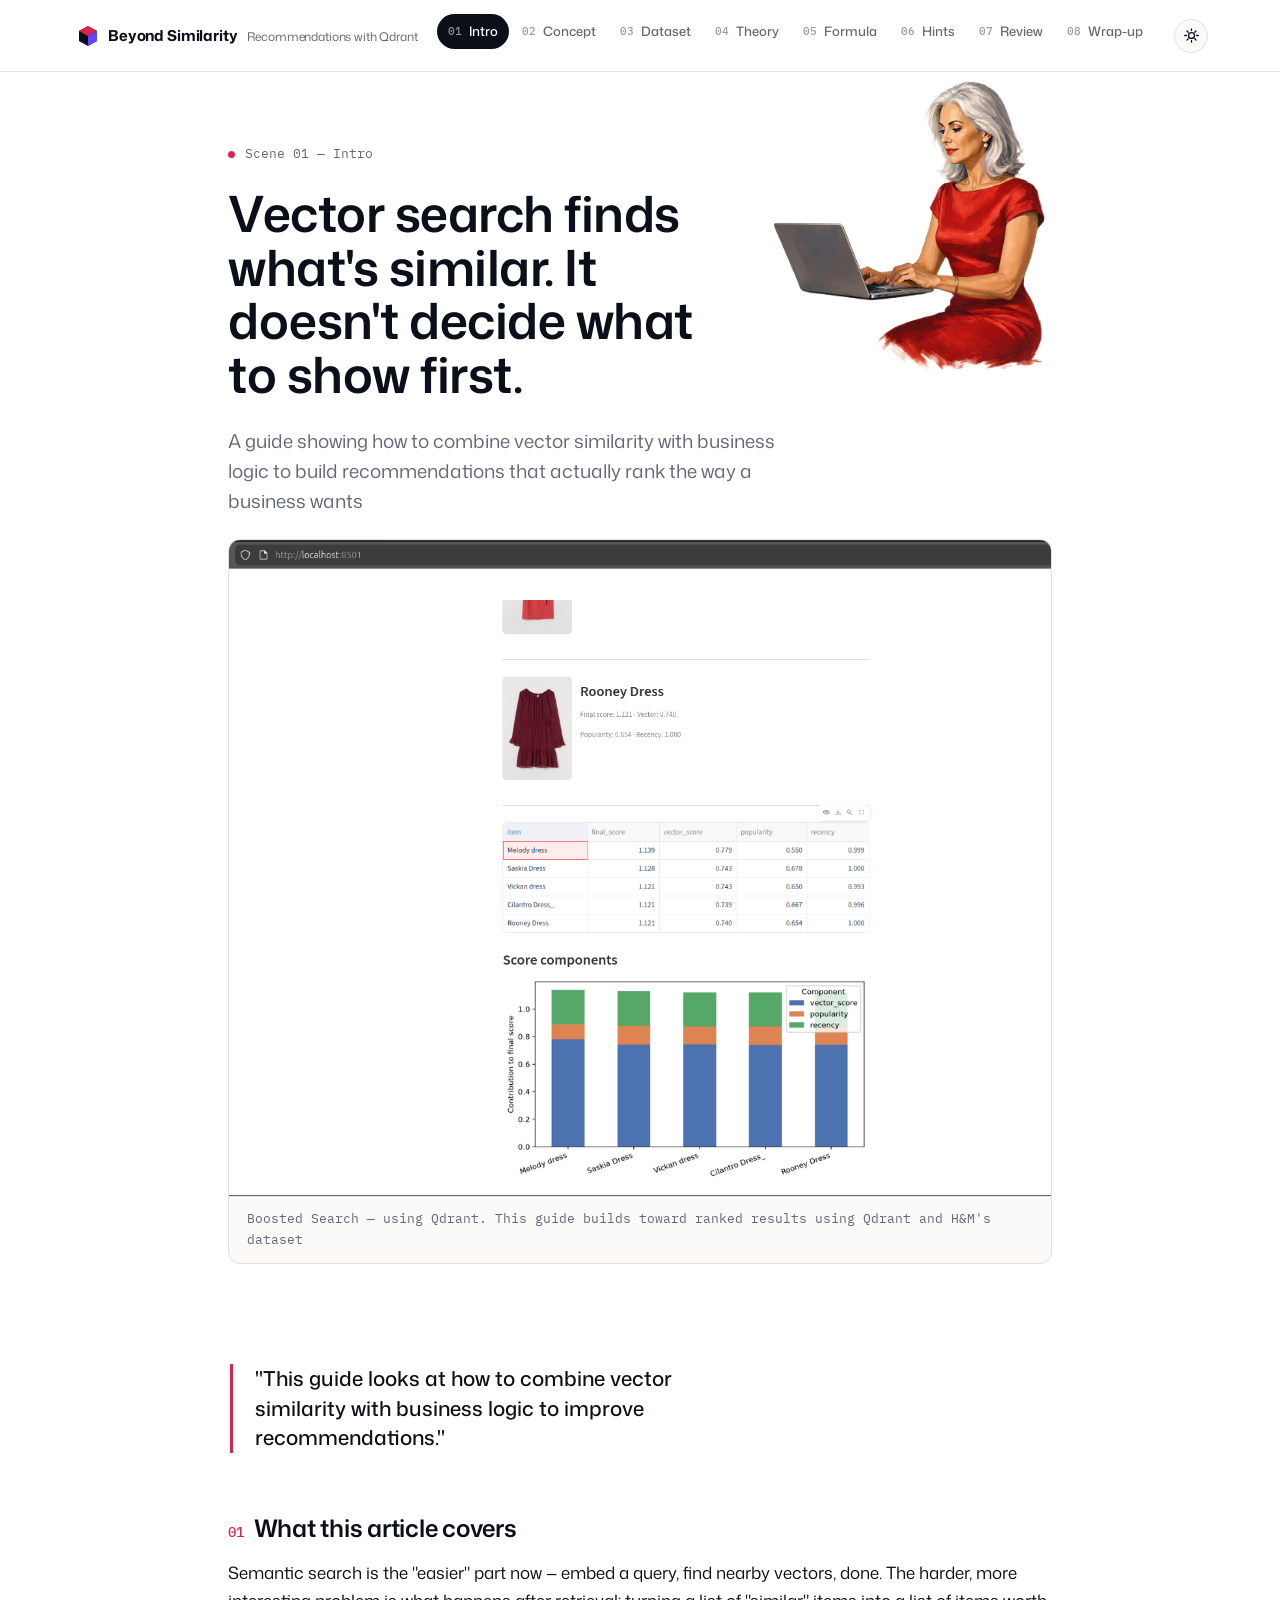
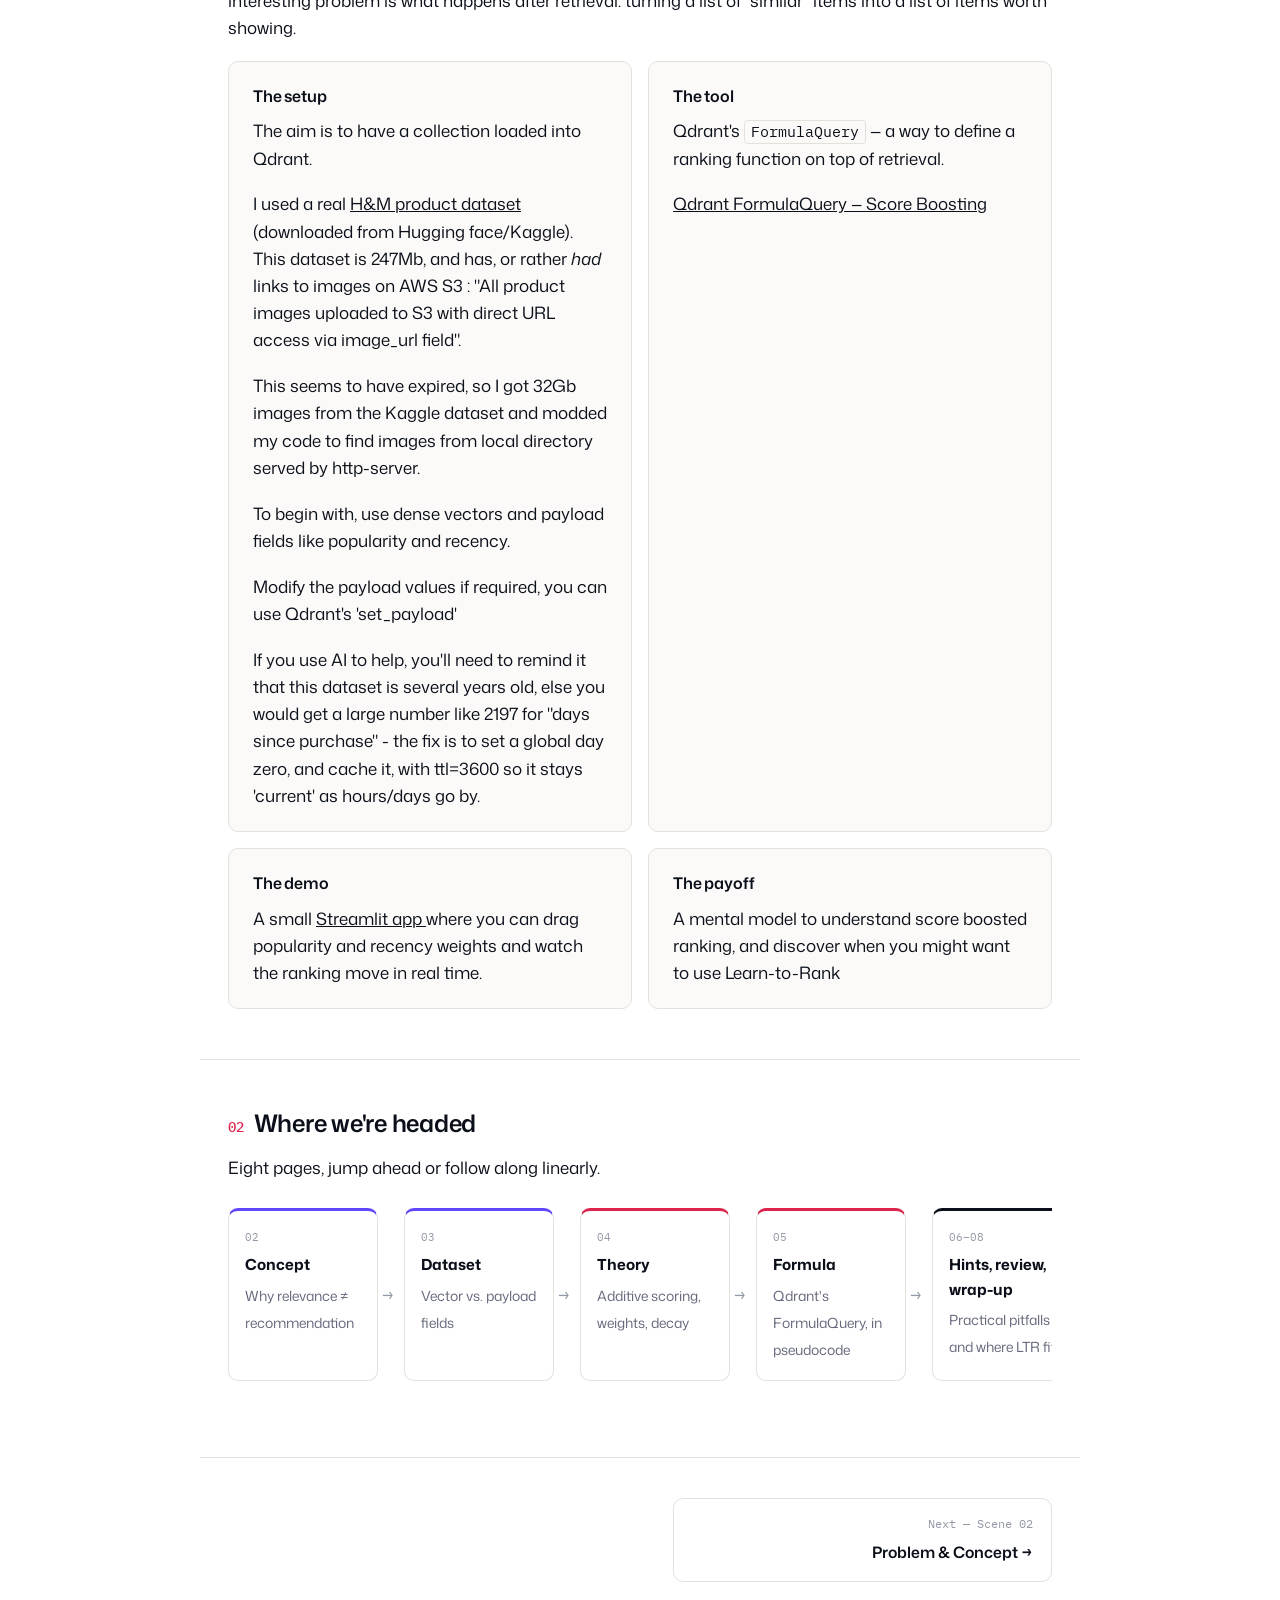
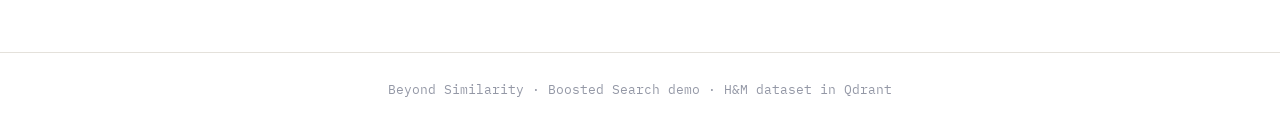
==== index.html @ 32df33d4 "simplify some of the wordy bits" ====
<!doctype html>
<html lang="en">
<head>
<meta charset="utf-8">
<script>
(function(){
  var t = localStorage.getItem('theme');
  if(!t){ t = window.matchMedia('(prefers-color-scheme: dark)').matches ? 'dark' : 'light'; }
  document.documentElement.setAttribute('data-theme', t);
})();
</script>
<meta name="viewport" content="width=device-width, initial-scale=1">
<title>Beyond Similarity — E-commerce Recommendations with Qdrant</title>
<link rel="stylesheet" href="style.css">
<style>
  /* Scene 01 hero: title/copy on the left, lady.png floated to the right,
     overlapping the text column like the mockup. Tweak freely to match
     whatever spacing style.css otherwise expects. */
  .scene-head--split {
    position: relative;
  }
  .scene-head-text {
    max-width: 640px;
  }
  .scene-head-lady {
    position: absolute;
    top: 0;
    right: 0;
    width: 360px;
    max-width: 42%;
    height: auto;
    z-index: 2;
    pointer-events: none;
  }
  @media (max-width: 900px) {
    .scene-head-lady {
      position: static;
      display: block;
      width: 220px;
      max-width: 70%;
      margin: 1.5rem auto 0;
    }
    .scene-head-text {
      max-width: none;
    }
  }
</style>
</head>
<body>
<a class="skip-link" href="#main">Skip to content</a>

<header class="topnav">
  <div class="topnav-inner">
    <a class="brand" href="index.html">
      <svg class="brand-mark" viewBox="0 0 20 20" fill="none" xmlns="http://www.w3.org/2000/svg">
        <path d="M10 0L19 5V15L10 20L1 15V5L10 0Z" fill="#0B0F19"/>
        <path d="M10 0L19 5L10 10L1 5L10 0Z" fill="#DC244C"/>
        <path d="M10 10L19 5V15L10 20V10Z" fill="#6047FF"/>
      </svg>
      Beyond Similarity
      <small>Recommendations with Qdrant</small>
    </a>
    <nav aria-label="Scenes">
      <ul class="scenes">
        <li><a href="index.html" class="active"><span class="n">01</span>Intro</a></li>
        <li><a href="problem.html"><span class="n">02</span>Concept</a></li>
        <li><a href="dataset.html"><span class="n">03</span>Dataset</a></li>
        <li><a href="theory.html"><span class="n">04</span>Theory</a></li>
        <li><a href="pseudocode.html"><span class="n">05</span>Formula</a></li>
        <li><a href="hints.html"><span class="n">06</span>Hints</a></li>
        <li><a href="review.html"><span class="n">07</span>Review</a></li>
        <li><a href="conclusion.html"><span class="n">08</span>Wrap-up</a></li>
      </ul>
    </nav>
    <button id="theme-toggle" class="theme-toggle" type="button" aria-label="Toggle dark mode" aria-pressed="false">
      <svg class="icon-sun" viewBox="0 0 24 24" fill="none" xmlns="http://www.w3.org/2000/svg" aria-hidden="true">
        <circle cx="12" cy="12" r="4.2" stroke="currentColor" stroke-width="1.8"/>
        <path d="M12 2.5V5M12 19V21.5M21.5 12H19M5 12H2.5M18.4 5.6L16.6 7.4M7.4 16.6L5.6 18.4M18.4 18.4L16.6 16.6M7.4 7.4L5.6 5.6" stroke="currentColor" stroke-width="1.8" stroke-linecap="round"/>
      </svg>
      <svg class="icon-moon" viewBox="0 0 24 24" fill="none" xmlns="http://www.w3.org/2000/svg" aria-hidden="true">
        <path d="M20.5 14.5A8.5 8.5 0 1 1 9.5 3.2a7 7 0 0 0 11 11.3Z" stroke="currentColor" stroke-width="1.8" stroke-linejoin="round"/>
      </svg>
    </button>
  </div>
</header>

<main id="main">

  <div class="scene-head scene-head--split">
    <div class="scene-head-text">
      <div class="scene-tag"><span class="dot"></span>Scene 01 — Intro</div>
      <h1>Vector search finds what's similar. It doesn't decide what to show first.</h1>
      <p class="scene-dek">A guide showing how to combine vector similarity with business logic to build recommendations that actually rank the way a business wants</p>
    </div>
    <img class="scene-head-lady" src="img/lady.png" alt="Illustration of a woman in a red dress working on a laptop.">

    <figure class="shot">
      <img src="img/search_results.png" alt="Boosted Search results: a ranked list of dresses with final_score, vector_score, popularity and recency, plus a stacked bar chart of score components per item.">
      <figcaption>Boosted Search — using Qdrant. This guide builds toward ranked results using Qdrant and H&M's dataset</figcaption>
    </figure>
  </div>

  <div class="vo">
    <div class="vo-inner">
      <div class="vo-label"></div>
      <p>"This guide looks at how to combine vector similarity with business logic to improve recommendations."</p>
    </div>
  </div>

  <section class="section">
    <h2><span class="idx">01</span>What this article covers</h2>
    <p class="lede">Semantic search is the "easier" part now — embed a query, find nearby vectors, done. The harder, more interesting problem is what happens after retrieval: turning a list of "similar" items into a list of items worth showing.</p>
    <div class="card-grid">
      <div class="card">
        <h3>The setup</h3>
        <p>The aim is to have a collection loaded into Qdrant.</p>
        <p>I used a real <a href="https://huggingface.co/datasets/Qdrant/hm_ecommerce_products">H&amp;M product dataset</a> (downloaded from Hugging face/Kaggle).<br> This dataset is 247Mb, and has, or rather <i>had</i> links to images on AWS S3 : "All product images uploaded to S3 with direct URL access via image_url field". <p>This seems to have expired, so I got 32Gb images from the Kaggle dataset and modded my code to find images from local directory served by http-server.</p>
         To begin with, use dense vectors and payload fields like popularity and recency.</p> 
          Modify the payload values if required, you can use Qdrant's 'set_payload'</p>
          <p>If you use AI to help, you'll need to remind it that this dataset is several years old, else you would get a large number like 2197 for "days since purchase" - the fix is to set a global day zero, and cache it, with ttl=3600 so it stays 'current' as hours/days go by.</p>
      </div>
      <div class="card">


  <h3>The tool</h3>

  <p>Qdrant's <code>FormulaQuery</code> — a way to define a ranking function on top of retrieval.</p>

  <p><a href="https://qdrant.tech/documentation/search/search-relevance/#score-boosting">Qdrant FormulaQuery — Score Boosting</a></p>

</div>

      <div class="card">
        <h3>The demo</h3>
	  <p>
    A small
    <a href="https://github.com/RGGH/qdrant-boosted-search" target="_blank" rel="noopener noreferrer">
      Streamlit app
    </a>where you can drag popularity and recency weights
    and watch the ranking move in real time.
  </p>
      </div>
      <div class="card">
        <h3>The payoff</h3>
        <p>A mental model to understand score boosted ranking, and discover when you might want to use Learn-to-Rank</p>
      </div>
    </div>
  </section>

  <section class="section">
    <h2><span class="idx">02</span>Where we're headed</h2>
    <p>Eight pages, jump ahead or follow along linearly.</p>
    <div class="flow">
      <div class="flow-step accent-v">
        <span class="k">02</span>
        <strong>Concept</strong>
        <span class="d">Why relevance ≠ recommendation</span>
      </div>
      <div class="flow-step accent-v">
        <span class="k">03</span>
        <strong>Dataset</strong>
        <span class="d">Vector vs. payload fields</span>
      </div>
      <div class="flow-step accent-p">
        <span class="k">04</span>
        <strong>Theory</strong>
        <span class="d">Additive scoring, weights, decay</span>
      </div>
      <div class="flow-step accent-p">
        <span class="k">05</span>
        <strong>Formula</strong>
        <span class="d">Qdrant's FormulaQuery, in pseudocode</span>
      </div>
      <div class="flow-step accent-k">
        <span class="k">06–08</span>
        <strong>Hints, review, wrap-up</strong>
        <span class="d">Practical pitfalls and where LTR fits</span>
      </div>
    </div>
  </section>

</main>

<div class="pagenav">
  <span class="stub"></span>
  <a class="next" href="problem.html">
    <span class="lbl">Next — Scene 02</span>
    <span class="ttl">Problem &amp; Concept →</span>
  </a>
</div>

<footer class="sitefoot">Beyond Similarity · Boosted Search demo · H&amp;M dataset in Qdrant</footer>

<script src="theme-toggle.js"></script>
</body>
</html>
---- style.css ----
/* =========================================================
   Beyond Similarity — design system
   Palette: Qdrant brand resources (qdrant.tech/brand-resources)
   Amaranth #DC244C · Neon Blue #6047FF · Ink #0B0F19 · White #FFFFFF
   ========================================================= */

@import url('https://fonts.googleapis.com/css2?family=Mona+Sans:opsz,wght@6..12,400;6..12,500;6..12,600;6..12,700;6..12,800&family=IBM+Plex+Mono:wght@400;500&display=swap');

:root{
  --amaranth: #DC244C;
  --amaranth-dim: #B01E3E;
  --neon: #6047FF;
  --neon-dim: #4C39CC;
  --ink: #0B0F19;
  --white: #FFFFFF;
  --paper: #FBFAF8;
  --line: #E4E1DB;
  --muted: #62677A;
  --muted-2: #9498A6;

  --font-display: "Mona Sans", system-ui, sans-serif;
  --font-mono: "IBM Plex Mono", ui-monospace, monospace;

  --max: 880px;

  /* fixed = always dark / always white, regardless of theme.
     Used for decorative chips (code blocks, active nav pill,
     skip link) that are designed to read as "ink" in either mode. */
  --ink-fixed: #0B0F19;
  --white-fixed: #FFFFFF;
  --nav-bg: rgba(255,255,255,0.92);

  color-scheme: light;
}

/* ---------- Dark theme ---------- */
html[data-theme="dark"]{
  --amaranth: #FF4A70;
  --amaranth-dim: #D63A5C;
  --neon: #8577FF;
  --neon-dim: #6D5CF0;
  --ink: #ECEBE6;
  --white: #0B0F19;
  --paper: #131826;
  --line: #262B3D;
  --muted: #A7ACBE;
  --muted-2: #6E7387;
  --nav-bg: rgba(11,15,25,0.85);

  color-scheme: dark;
}

html[data-theme="dark"] .topnav{
  background: var(--nav-bg);
}
html[data-theme="dark"] .brand-mark path[fill="#0B0F19"]{
  fill: var(--ink);
}
html[data-theme="dark"] .code-block{
  border: 1px solid var(--line);
}

*{ box-sizing: border-box; }
html{ scroll-behavior: smooth; }

body{
  margin:0;
  background: var(--white);
  color: var(--ink);
  font-family: var(--font-display);
  font-weight: 400;
  font-size: 17px;
  line-height: 1.6;
  -webkit-font-smoothing: antialiased;
  transition: background .2s ease, color .2s ease;
}

@media (prefers-reduced-motion: reduce){
  html{ scroll-behavior: auto; }
  *{ animation-duration: 0.001ms !important; transition-duration: 0.001ms !important; }
}

a{ color: inherit; }
img{ max-width: 100%; display:block; }

::selection{ background: var(--amaranth); color: var(--white); }

h1,h2,h3{
  font-family: var(--font-display);
  font-weight: 600;
  letter-spacing: -0.01em;
  margin: 0 0 0.5em 0;
}

p{ margin: 0 0 1.1em 0; }
p:last-child{ margin-bottom: 0; }

ul{ margin: 0 0 1.1em 0; padding-left: 1.2em; }
li{ margin-bottom: 0.5em; }
li:last-child{ margin-bottom: 0; }

code{
  font-family: var(--font-mono);
  font-size: 0.88em;
  background: var(--paper);
  border: 1px solid var(--line);
  border-radius: 4px;
  padding: 0.1em 0.4em;
}

/* ---------- Skip link ---------- */
.skip-link{
  position:absolute; left:-999px; top:0;
  background: var(--ink-fixed); color: var(--white-fixed); padding: 10px 16px; z-index: 999;
}
.skip-link:focus{ left: 12px; top: 12px; }

/* ---------- Top nav ---------- */
.topnav{
  position: sticky; top: 0; z-index: 50;
  background: var(--nav-bg);
  backdrop-filter: blur(10px);
  border-bottom: 1px solid var(--line);
  transition: background .2s ease, border-color .2s ease;
}
.topnav-inner{
  max-width: 1180px; margin: 0 auto;
  display:flex; align-items:center; justify-content:space-between;
  padding: 14px 28px;
  gap: 20px;
}
.brand{
  display:flex; align-items:center; gap:10px;
  font-weight: 700; font-size: 15px; letter-spacing: -0.01em;
  text-decoration:none; white-space:nowrap;
}
.brand-mark{ width:20px; height:20px; flex-shrink:0; }
.brand small{
  display:block; font-weight:400; color: var(--muted); font-size: 12px; margin-top:1px;
}

.scenes{
  display:flex; gap: 2px; list-style:none; margin:0; padding:0;
  overflow-x:auto; scrollbar-width:none;
}
.scenes::-webkit-scrollbar{ display:none; }
.scenes a{
  display:flex; align-items:center; gap:7px;
  text-decoration:none; color: var(--muted);
  font-size: 13px; font-weight:500;
  padding: 7px 11px; border-radius: 999px;
  white-space:nowrap;
  transition: color .15s ease, background .15s ease;
}
.scenes a:hover{ color: var(--ink); background: var(--paper); }
.scenes a .n{
  font-family: var(--font-mono); font-size: 11px; color: var(--muted-2);
}
.scenes a.active{ color: var(--white-fixed); background: var(--ink-fixed); }
.scenes a.active .n{ color: rgba(255,255,255,0.55); }

/* ---------- Hero / scene header ---------- */
.scene-head{
  max-width: var(--max); margin: 0 auto;
  padding: 72px 28px 36px;
}
.scene-tag{
  display:flex; align-items:center; gap: 10px;
  font-family: var(--font-mono);
  font-size: 13px; color: var(--muted);
  margin-bottom: 22px;
}
.scene-tag .dot{
  width:7px; height:7px; border-radius:50%;
  background: var(--amaranth);
}
.scene-head h1{
  font-size: clamp(2.1rem, 4.4vw, 3.1rem);
  line-height: 1.08;
  max-width: 15ch;
}
.scene-dek{
  font-size: 1.18rem; color: var(--muted);
  max-width: 46ch; margin-top: 18px;
}

/* ---------- Sections ---------- */
main{ display:block; }
.section{
  max-width: var(--max); margin: 0 auto;
  padding: 30px 28px;
}
.section + .section{ border-top: 1px solid var(--line); padding-top: 44px; }
.section h2{
  font-size: 1.5rem;
  display:flex; align-items:baseline; gap: 10px;
}
.section h2 .idx{
  font-family: var(--font-mono); font-weight: 500;
  font-size: 0.9rem; color: var(--amaranth);
}
.section h3{ font-size: 1.05rem; margin-top: 1.4em; }
.lede{ font-size: 1.06rem; color: var(--ink); }

.cols{
  display:grid; grid-template-columns: 1fr 1fr; gap: 40px;
}
@media (max-width: 760px){ .cols{ grid-template-columns: 1fr; } }

/* ---------- VO quote (video-script voiceover line) ---------- */
.vo{
  position: relative;
  max-width: var(--max); margin: 8px auto 0;
  padding: 26px 28px 26px 30px;
}
.vo-inner{
  border-left: 3px solid var(--amaranth);
  padding-left: 22px;
}
.vo-label{
  font-family: var(--font-mono); font-size: 12px; color: var(--amaranth);
  text-transform: none; margin-bottom: 8px;
  font-weight: 500;
}
.vo p{
  font-size: 1.28rem; line-height: 1.45;
  font-weight: 500;
  color: var(--ink);
  max-width: 34ch;
}

/* ---------- Cards / lists ---------- */
.card{
  border: 1px solid var(--line); border-radius: 10px;
  padding: 22px 24px; background: var(--paper);
}
.card h3{ margin-top:0; font-size:1rem; }
.card-grid{
  display:grid; grid-template-columns: repeat(2,1fr); gap: 16px;
  margin: 20px 0;
}
@media (max-width: 640px){ .card-grid{ grid-template-columns: 1fr; } }

.tag-row{ display:flex; flex-wrap:wrap; gap: 8px; margin: 18px 0; }
.tag{
  font-family: var(--font-mono); font-size: 12.5px;
  border: 1px solid var(--line); border-radius: 999px;
  padding: 5px 12px; color: var(--muted);
}
.tag.vector{ border-color: rgba(96,71,255,.35); color: var(--neon); background: rgba(96,71,255,.06); }
.tag.payload{ border-color: rgba(220,36,76,.35); color: var(--amaranth); background: rgba(220,36,76,.06); }

/* ---------- Code / pseudocode ---------- */
.code-block{
  background: var(--ink-fixed); color: #EDEEF3;
  border-radius: 10px; padding: 20px 22px;
  font-family: var(--font-mono); font-size: 13.5px; line-height: 1.7;
  overflow-x: auto; margin: 18px 0;
}
.code-block .c1{ color: var(--muted-2); }
.code-block .kw{ color: #8FA2FF; }
.code-block .fn{ color: #FF7FA0; }
.code-block .str{ color: #9EE6A0; }

/* ---------- Formula pill row ---------- */
.formula{
  display:flex; flex-wrap:wrap; align-items:center; gap: 10px;
  font-family: var(--font-mono); font-size: 15px;
  margin: 22px 0; padding: 18px 20px;
  border: 1px solid var(--line); border-radius: 10px;
}
.formula .term{
  padding: 5px 11px; border-radius: 6px;
  background: var(--paper); border: 1px solid var(--line);
}
.formula .term.sim{ color: var(--neon); border-color: rgba(96,71,255,.3); }
.formula .term.pop,
.formula .term.rec{ color: var(--amaranth); border-color: rgba(220,36,76,.3); }
.formula .op{ color: var(--muted-2); }

/* ---------- Diagram (retrieval -> ranking flow) ---------- */
.flow{
  display:flex; align-items:stretch; gap: 0;
  margin: 26px 0; overflow-x:auto;
}
.flow-step{
  flex: 1 1 0; min-width: 150px;
  border: 1px solid var(--line); border-radius: 10px;
  padding: 18px 16px; position:relative;
  background: var(--white);
}
.flow-step + .flow-step{ margin-left: 26px; }
.flow-step + .flow-step::before{
  content:"→";
  position:absolute; left:-24px; top:50%; transform: translateY(-50%);
  color: var(--muted-2); font-size: 18px;
}
.flow-step .k{
  font-family: var(--font-mono); font-size: 11px; color: var(--muted-2);
  display:block; margin-bottom:6px;
}
.flow-step strong{ display:block; font-size: 0.95rem; margin-bottom:4px; }
.flow-step span.d{ font-size: 0.87rem; color: var(--muted); }
.flow-step.accent-v{ border-top: 3px solid var(--neon); }
.flow-step.accent-p{ border-top: 3px solid var(--amaranth); }
.flow-step.accent-k{ border-top: 3px solid var(--ink-fixed); }

@media (max-width: 700px){
  .flow{ flex-direction:column; }
  .flow-step + .flow-step{ margin-left:0; margin-top: 26px; }
  .flow-step + .flow-step::before{ content:"↓"; left:50%; top:-22px; transform: translateX(-50%); }
}

/* ---------- Screenshot frame ---------- */
.shot{
  border: 1px solid var(--line); border-radius: 12px;
  overflow: hidden; background: var(--paper);
  margin: 22px 0;
}
.shot img{ width:100%; }
.shot figcaption{
  font-size: 13px; color: var(--muted);
  padding: 12px 18px; border-top: 1px solid var(--line);
  font-family: var(--font-mono);
}
figure{ margin:0; }

/* ---------- Placeholder image ---------- */
.placeholder{
  border: 1px dashed var(--muted-2); border-radius: 12px;
  min-height: 220px;
  display:flex; flex-direction:column; align-items:center; justify-content:center;
  gap: 8px;
  color: var(--muted); background: var(--paper);
  margin: 22px 0; text-align:center; padding: 24px;
}
.placeholder .ph-icon{ width:34px; height:34px; opacity:.55; }
.placeholder span{ font-family: var(--font-mono); font-size: 12.5px; }

/* ---------- Weight slider demo (interactive) ---------- */
.demo{
  border: 1px solid var(--line); border-radius: 12px;
  padding: 26px 26px 22px; margin: 22px 0;
  background: var(--white);
}
.demo-head{ display:flex; justify-content:space-between; align-items:baseline; gap:12px; flex-wrap:wrap; }
.demo-head h3{ margin:0; }
.demo-item{ font-family: var(--font-mono); font-size: 12.5px; color: var(--muted); }
.slider-row{ margin-top: 18px; }
.slider-row label{
  display:flex; justify-content:space-between;
  font-size: 13.5px; margin-bottom: 6px;
}
.slider-row .val{ font-family: var(--font-mono); color: var(--ink); }
input[type=range]{
  width: 100%; -webkit-appearance:none; appearance:none;
  height: 4px; border-radius: 2px; background: var(--line); outline:none;
}
input[type=range]::-webkit-slider-thumb{
  -webkit-appearance:none; width:16px; height:16px; border-radius:50%;
  background: var(--ink); cursor:pointer; border: 2px solid var(--white); box-shadow: 0 0 0 1px var(--line);
}
input[type=range]#w-pop::-webkit-slider-thumb{ background: var(--amaranth); }
input[type=range]#w-rec::-webkit-slider-thumb{ background: var(--neon); }
.stackbar{
  display:flex; height: 34px; border-radius: 7px; overflow:hidden;
  margin-top: 22px; border: 1px solid var(--line);
}
.stackbar div{ transition: width .12s ease; }
.seg-sim{ background: var(--neon-dim); }
.seg-pop{ background: var(--amaranth); }
.seg-rec{ background: #FF8AA6; }
.stack-legend{ display:flex; gap:18px; margin-top: 12px; flex-wrap:wrap; }
.stack-legend span{ display:flex; align-items:center; gap:7px; font-size: 12.5px; color: var(--muted); }
.stack-legend i{ width:9px; height:9px; border-radius:2px; display:inline-block; }
.total-score{ margin-top: 14px; font-family: var(--font-mono); font-size: 14px; }
.total-score b{ color: var(--ink); }

/* ---------- Compare table (formula query vs LTR) ---------- */
table.compare{
  width:100%; border-collapse: collapse; margin: 18px 0;
  font-size: 0.95rem;
}
table.compare th, table.compare td{
  text-align:left; padding: 12px 14px; border-bottom: 1px solid var(--line);
  vertical-align: top;
}
table.compare th{ font-weight:600; font-size: 0.85rem; color: var(--muted); }
table.compare td:first-child, table.compare th:first-child{ padding-left:0; width: 30%; }

/* ---------- Prev/next footer nav ---------- */
.pagenav{
  max-width: var(--max); margin: 20px auto 0;
  padding: 40px 28px 70px;
  border-top: 1px solid var(--line);
  display:flex; justify-content:space-between; gap: 20px;
}
.pagenav a{
  text-decoration:none; flex:1; max-width: 46%;
  display:flex; flex-direction:column; gap:6px;
  padding: 16px 18px; border: 1px solid var(--line); border-radius: 10px;
  transition: border-color .15s ease, transform .15s ease;
}
.pagenav a:hover{ border-color: var(--ink); }
.pagenav a.next{ text-align:right; align-items:flex-end; margin-left:auto; }
.pagenav .lbl{ font-family: var(--font-mono); font-size: 11.5px; color: var(--muted-2); }
.pagenav .ttl{ font-weight:600; font-size: 0.98rem; }
.pagenav .stub{ visibility:hidden; }

/* ---------- Site footer ---------- */
.sitefoot{
  border-top: 1px solid var(--line);
  padding: 26px 28px 40px;
  text-align:center;
  font-size: 12.5px; color: var(--muted-2);
  font-family: var(--font-mono);
}

/* ---------- Facet accent (brandmark-inspired geometric motif) ---------- */
.facet{
  position:absolute; pointer-events:none; z-index:-1;
}
.scene-head{ position:relative; overflow:hidden; }

/* ---------- Theme toggle ---------- */
.theme-toggle{
  flex-shrink: 0;
  display:flex; align-items:center; justify-content:center;
  width: 34px; height: 34px;
  border: 1px solid var(--line); border-radius: 50%;
  background: var(--paper); color: var(--ink);
  cursor: pointer; padding: 0;
  transition: background .15s ease, border-color .15s ease, color .15s ease;
}
.theme-toggle:hover{ border-color: var(--muted-2); }
.theme-toggle svg{ width: 17px; height: 17px; }
.theme-toggle .icon-moon{ display:none; }
html[data-theme="dark"] .theme-toggle .icon-sun{ display:none; }
html[data-theme="dark"] .theme-toggle .icon-moon{ display:block; }
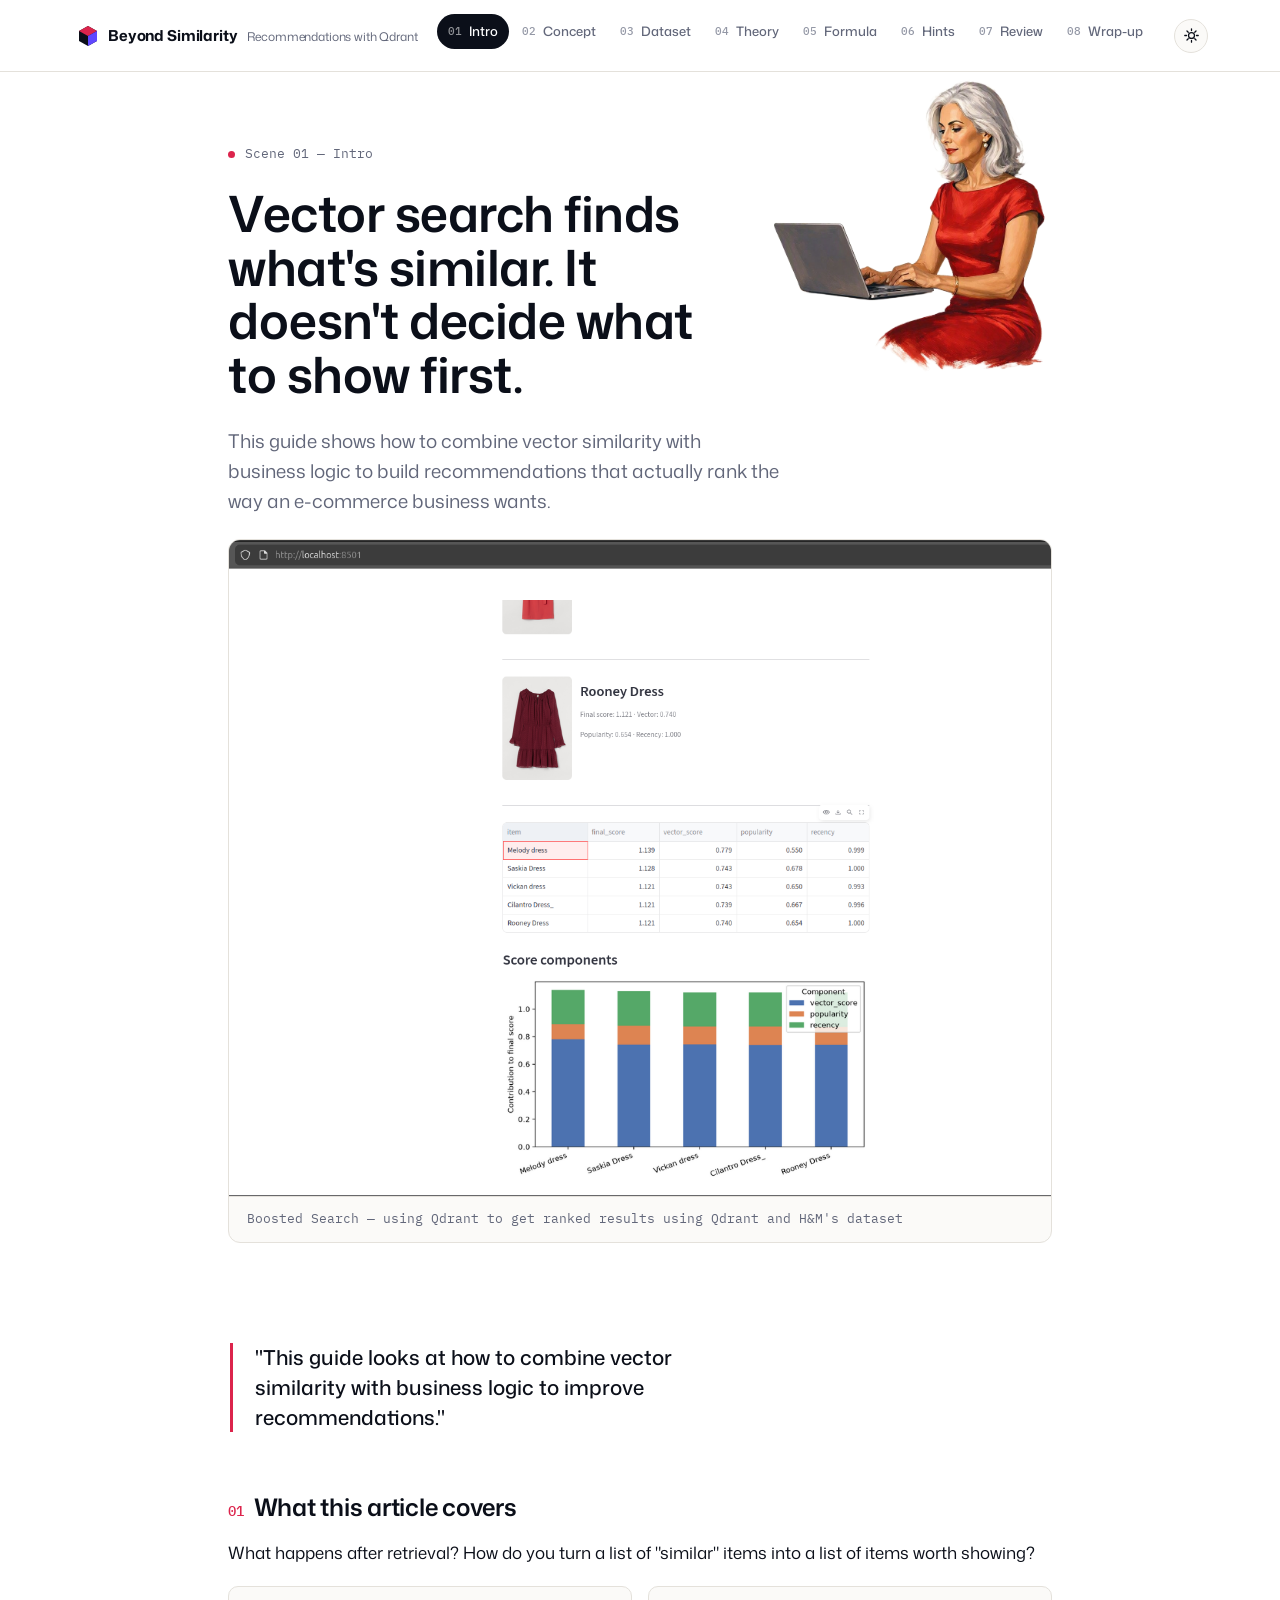
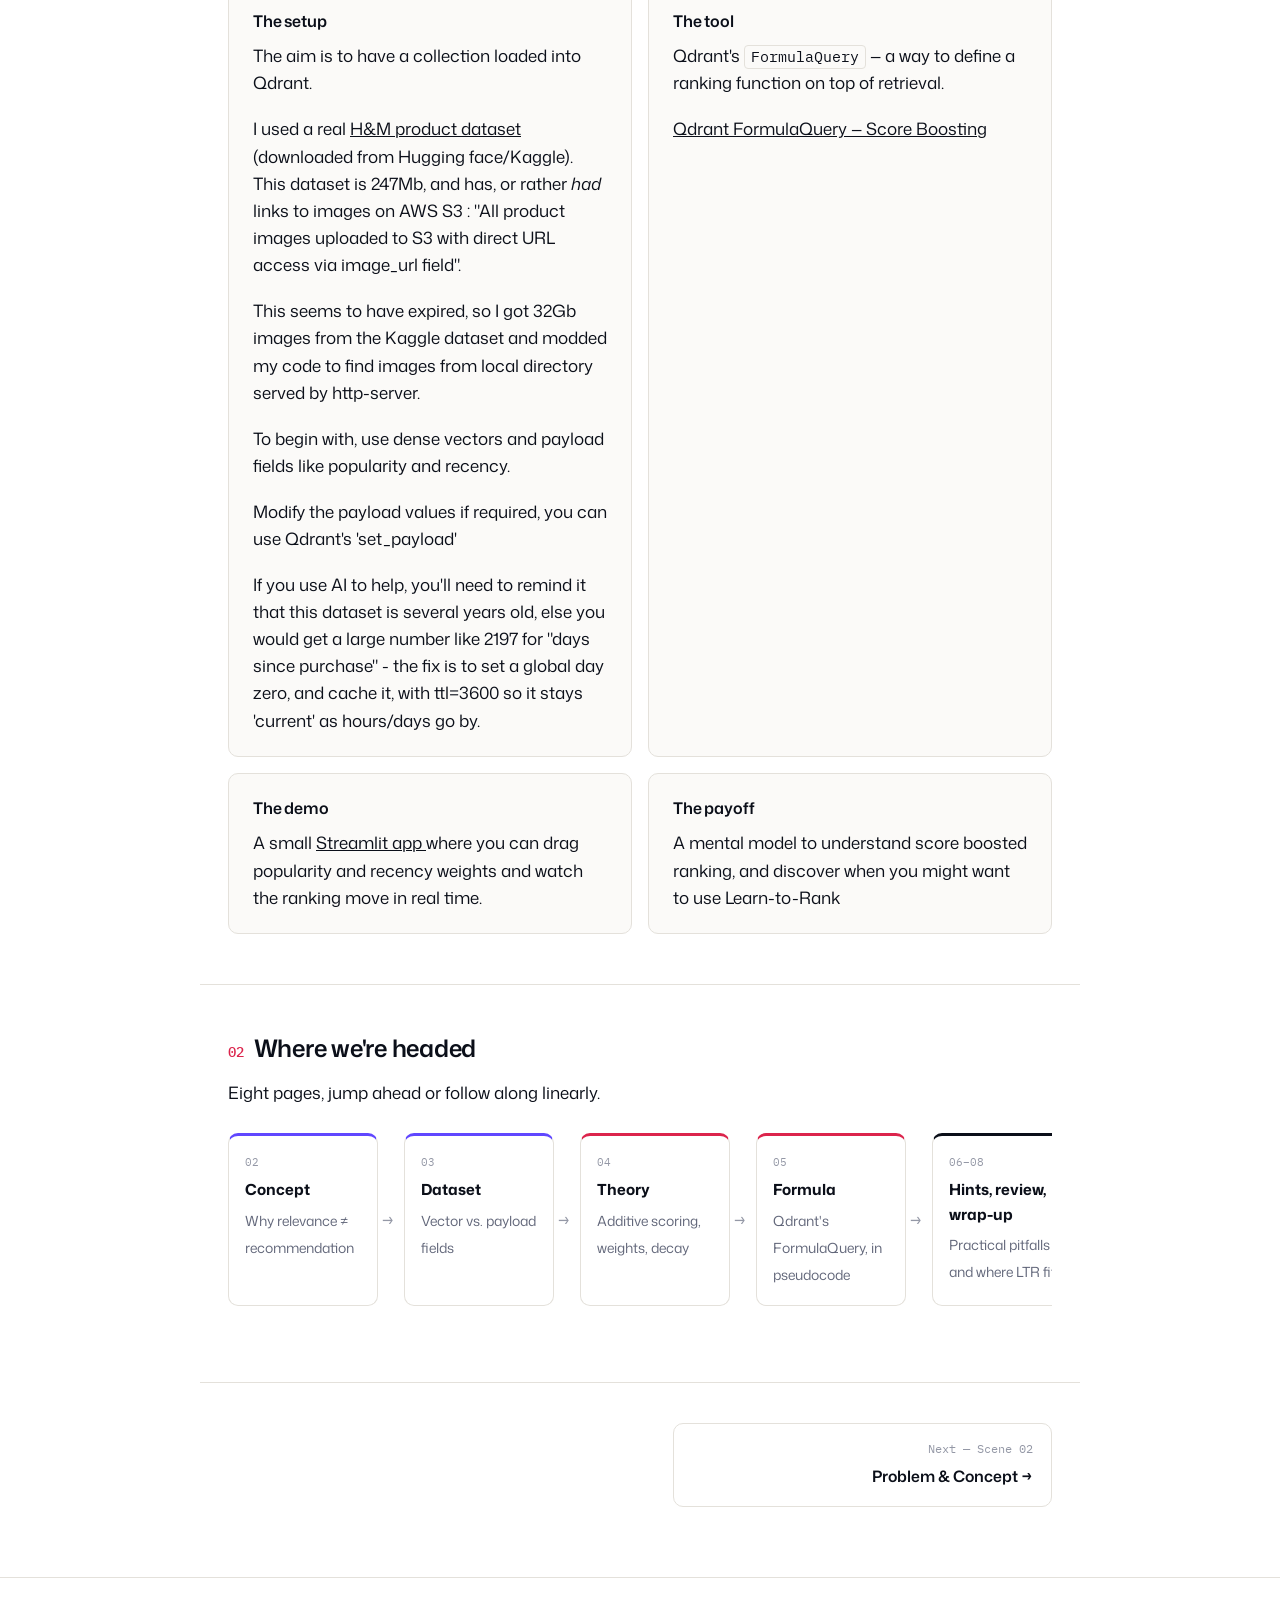
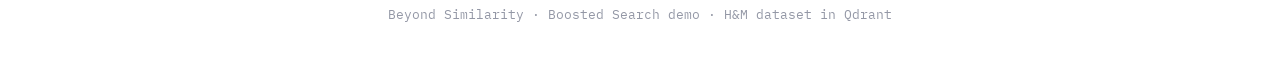
==== commit a378bb3c: "tidy index" ====
--- a/index.html
+++ b/index.html
@@ -90,13 +90,13 @@
     <div class="scene-head-text">
       <div class="scene-tag"><span class="dot"></span>Scene 01 — Intro</div>
       <h1>Vector search finds what's similar. It doesn't decide what to show first.</h1>
-      <p class="scene-dek">A guide showing how to combine vector similarity with business logic to build recommendations that actually rank the way a business wants</p>
+      <p class="scene-dek">This guide shows how to combine vector similarity with business logic to build recommendations that actually rank the way an e-commerce business wants.</p>
     </div>
     <img class="scene-head-lady" src="img/lady.png" alt="Illustration of a woman in a red dress working on a laptop.">
 
     <figure class="shot">
       <img src="img/search_results.png" alt="Boosted Search results: a ranked list of dresses with final_score, vector_score, popularity and recency, plus a stacked bar chart of score components per item.">
-      <figcaption>Boosted Search — using Qdrant. This guide builds toward ranked results using Qdrant and H&M's dataset</figcaption>
+      <figcaption>Boosted Search — using Qdrant to get ranked results using Qdrant and H&M's dataset</figcaption>
     </figure>
   </div>
 
@@ -109,7 +109,7 @@
 
   <section class="section">
     <h2><span class="idx">01</span>What this article covers</h2>
-    <p class="lede">Semantic search is the "easier" part now — embed a query, find nearby vectors, done. The harder, more interesting problem is what happens after retrieval: turning a list of "similar" items into a list of items worth showing.</p>
+    <p class="lede">What happens after retrieval? How do you turn a list of "similar" items into a list of items worth showing?</p>
     <div class="card-grid">
       <div class="card">
         <h3>The setup</h3>
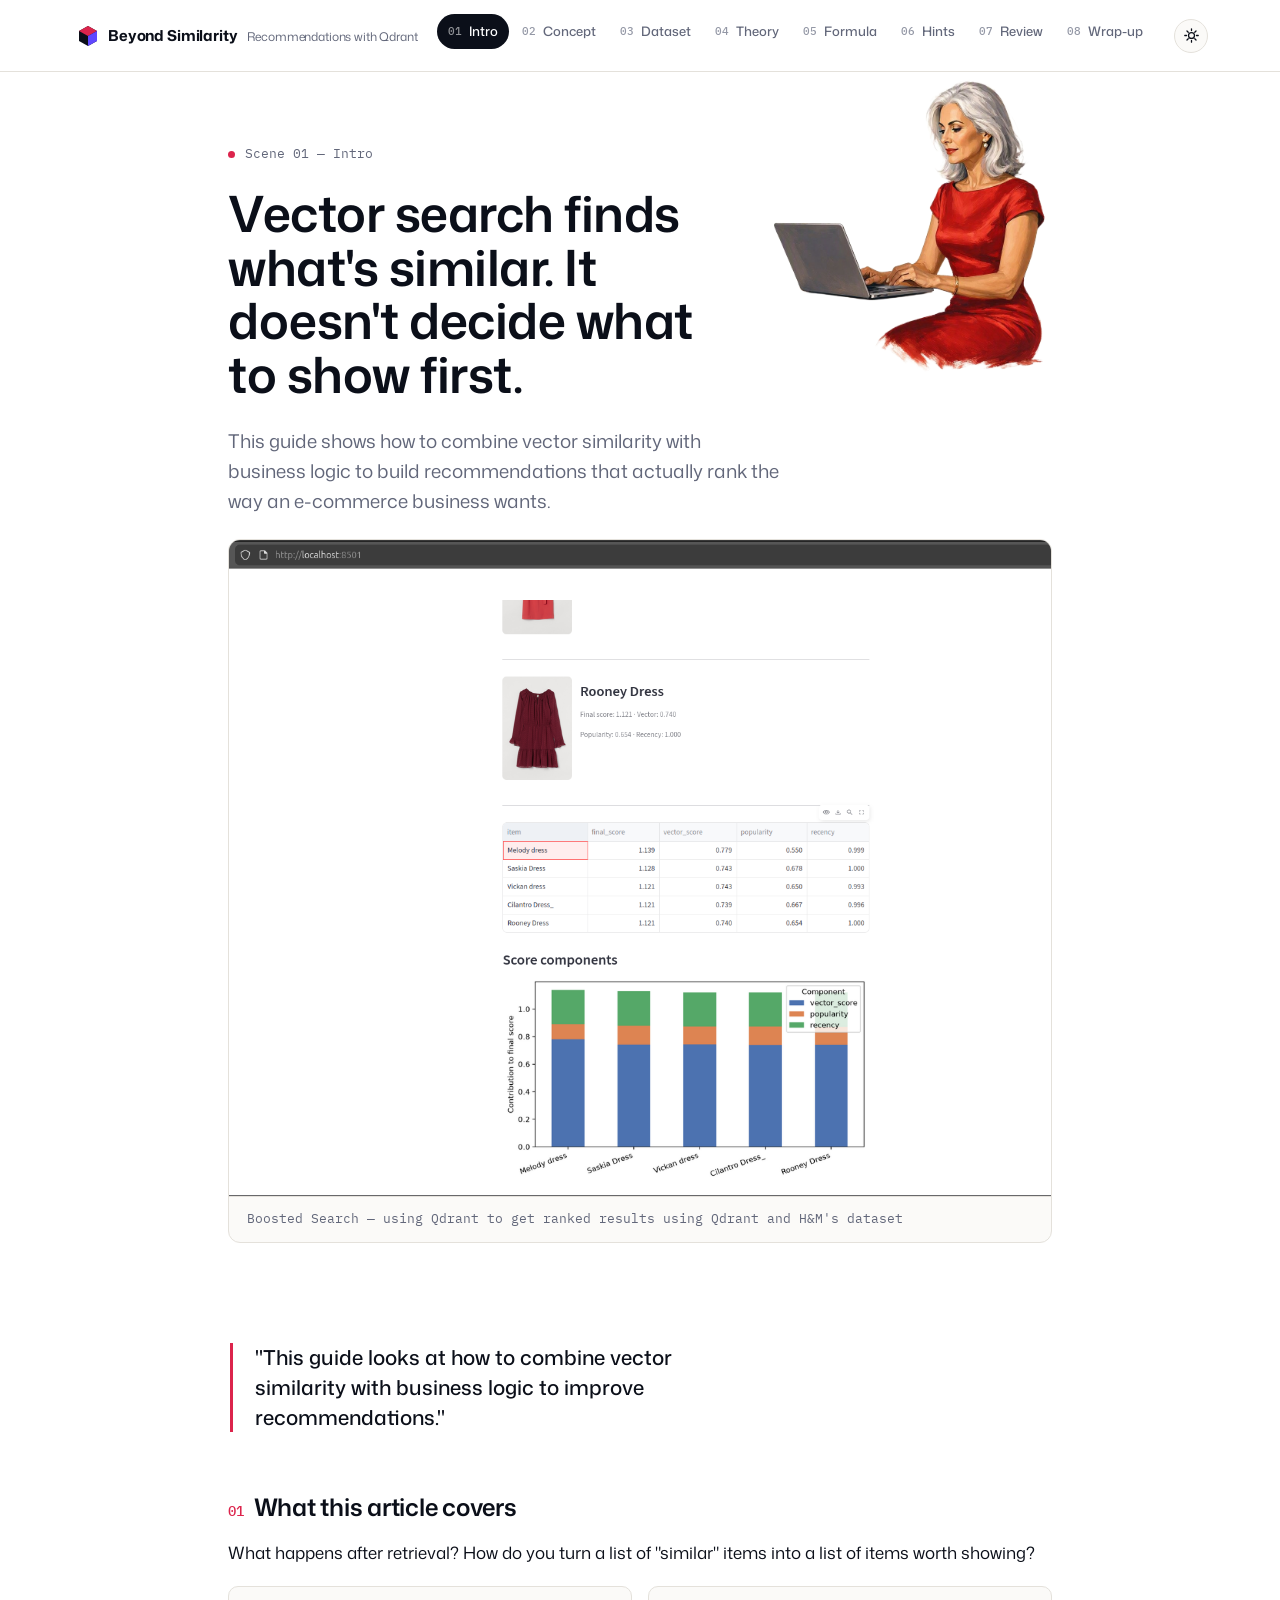
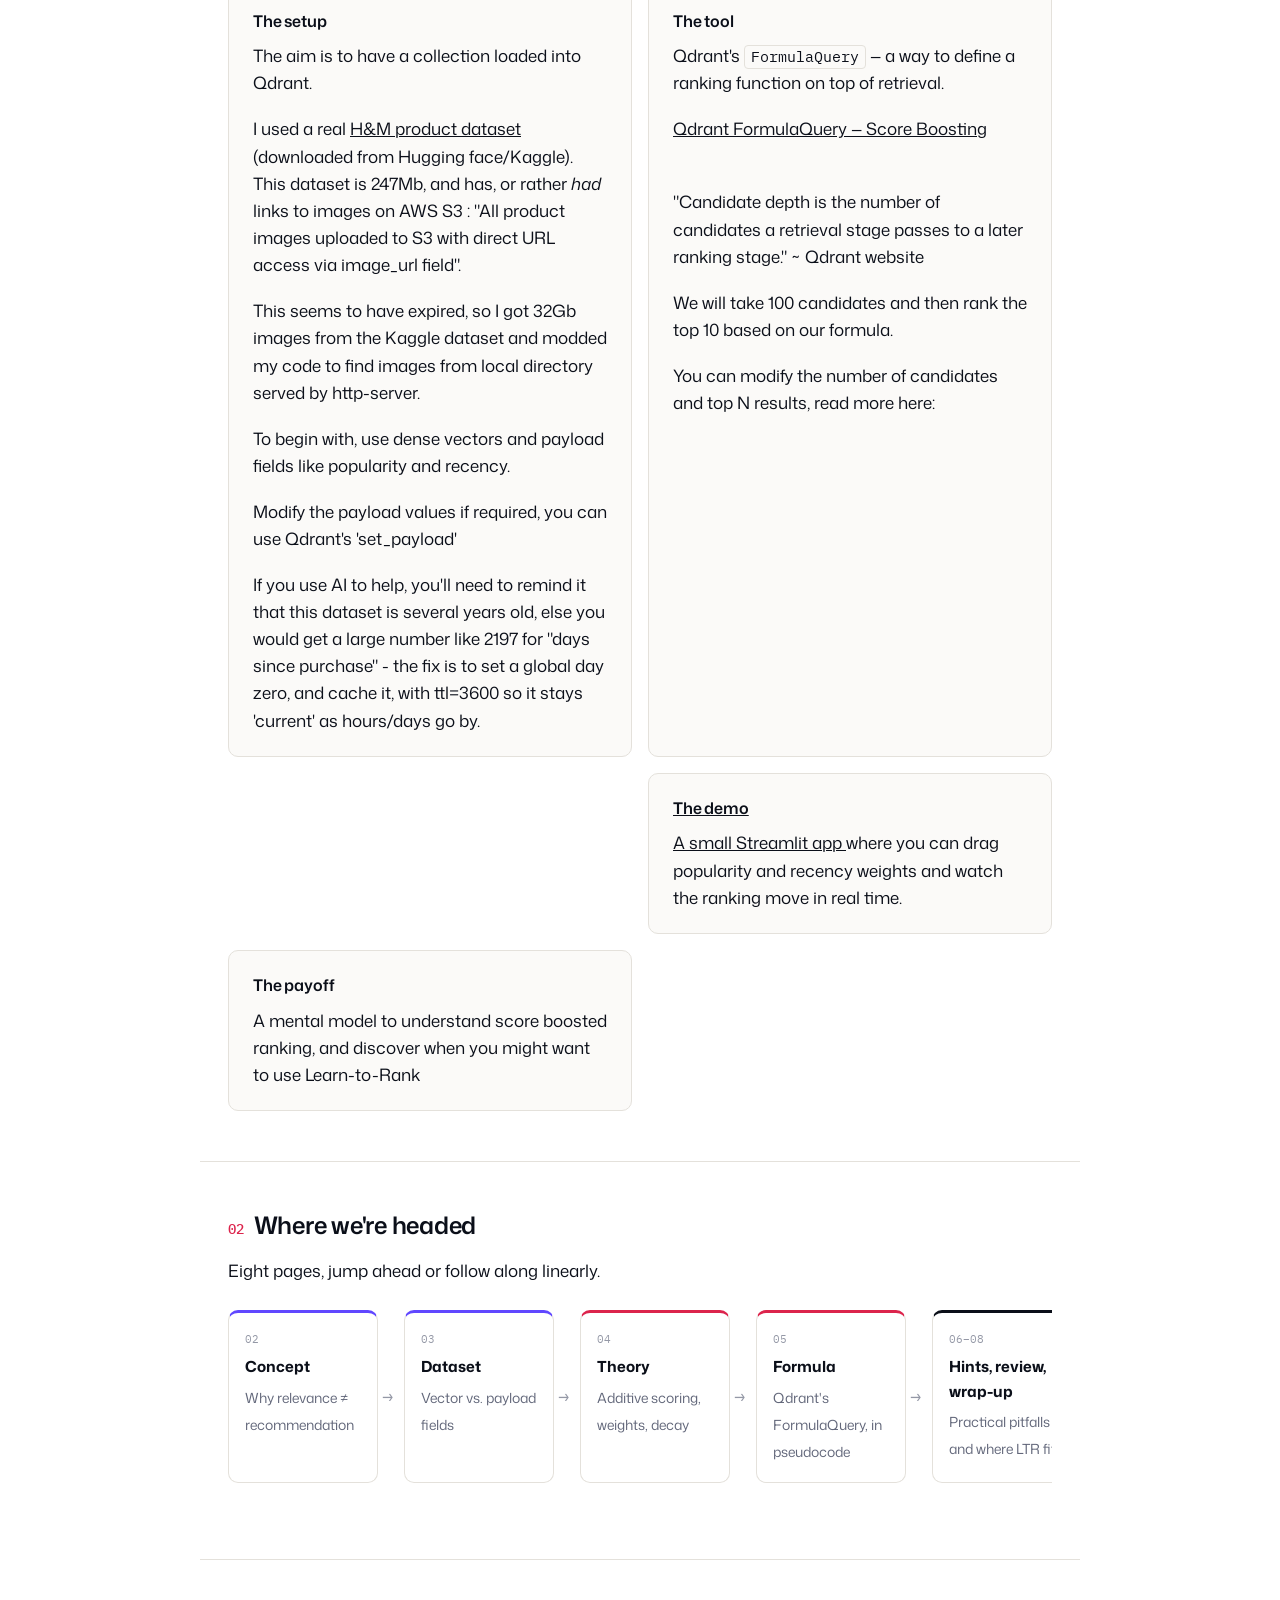
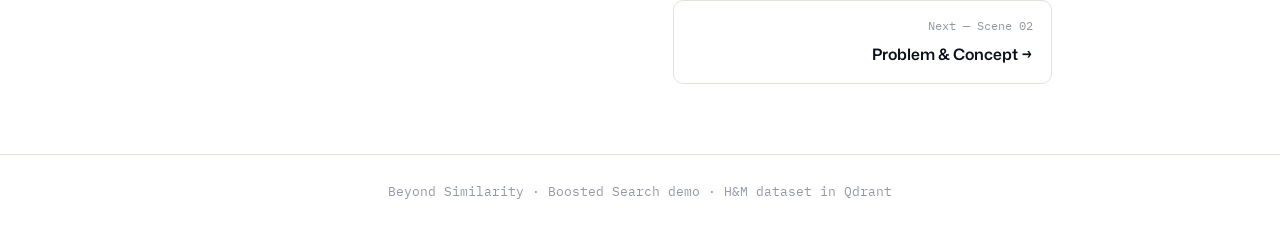
==== commit 8f1094a9: "add note about no. candidates in index page" ====
--- a/index.html
+++ b/index.html
@@ -127,7 +127,12 @@
   <p>Qdrant's <code>FormulaQuery</code> — a way to define a ranking function on top of retrieval.</p>
 
   <p><a href="https://qdrant.tech/documentation/search/search-relevance/#score-boosting">Qdrant FormulaQuery — Score Boosting</a></p>
-
+  <br>
+  <p>"Candidate depth is the number of candidates a retrieval stage passes to a later ranking stage." ~ Qdrant website</p>
+  <p>We will take 100 candidates and then rank the top 10 based on our formula.</p>
+  <p>You can modify the number of candidates and top N results, read more here:</p>
+  <p><a href=https://qdrant.tech/documentation/search-tuning/candidate-depth/</a></p>
+  
 </div>
 
       <div class="card">
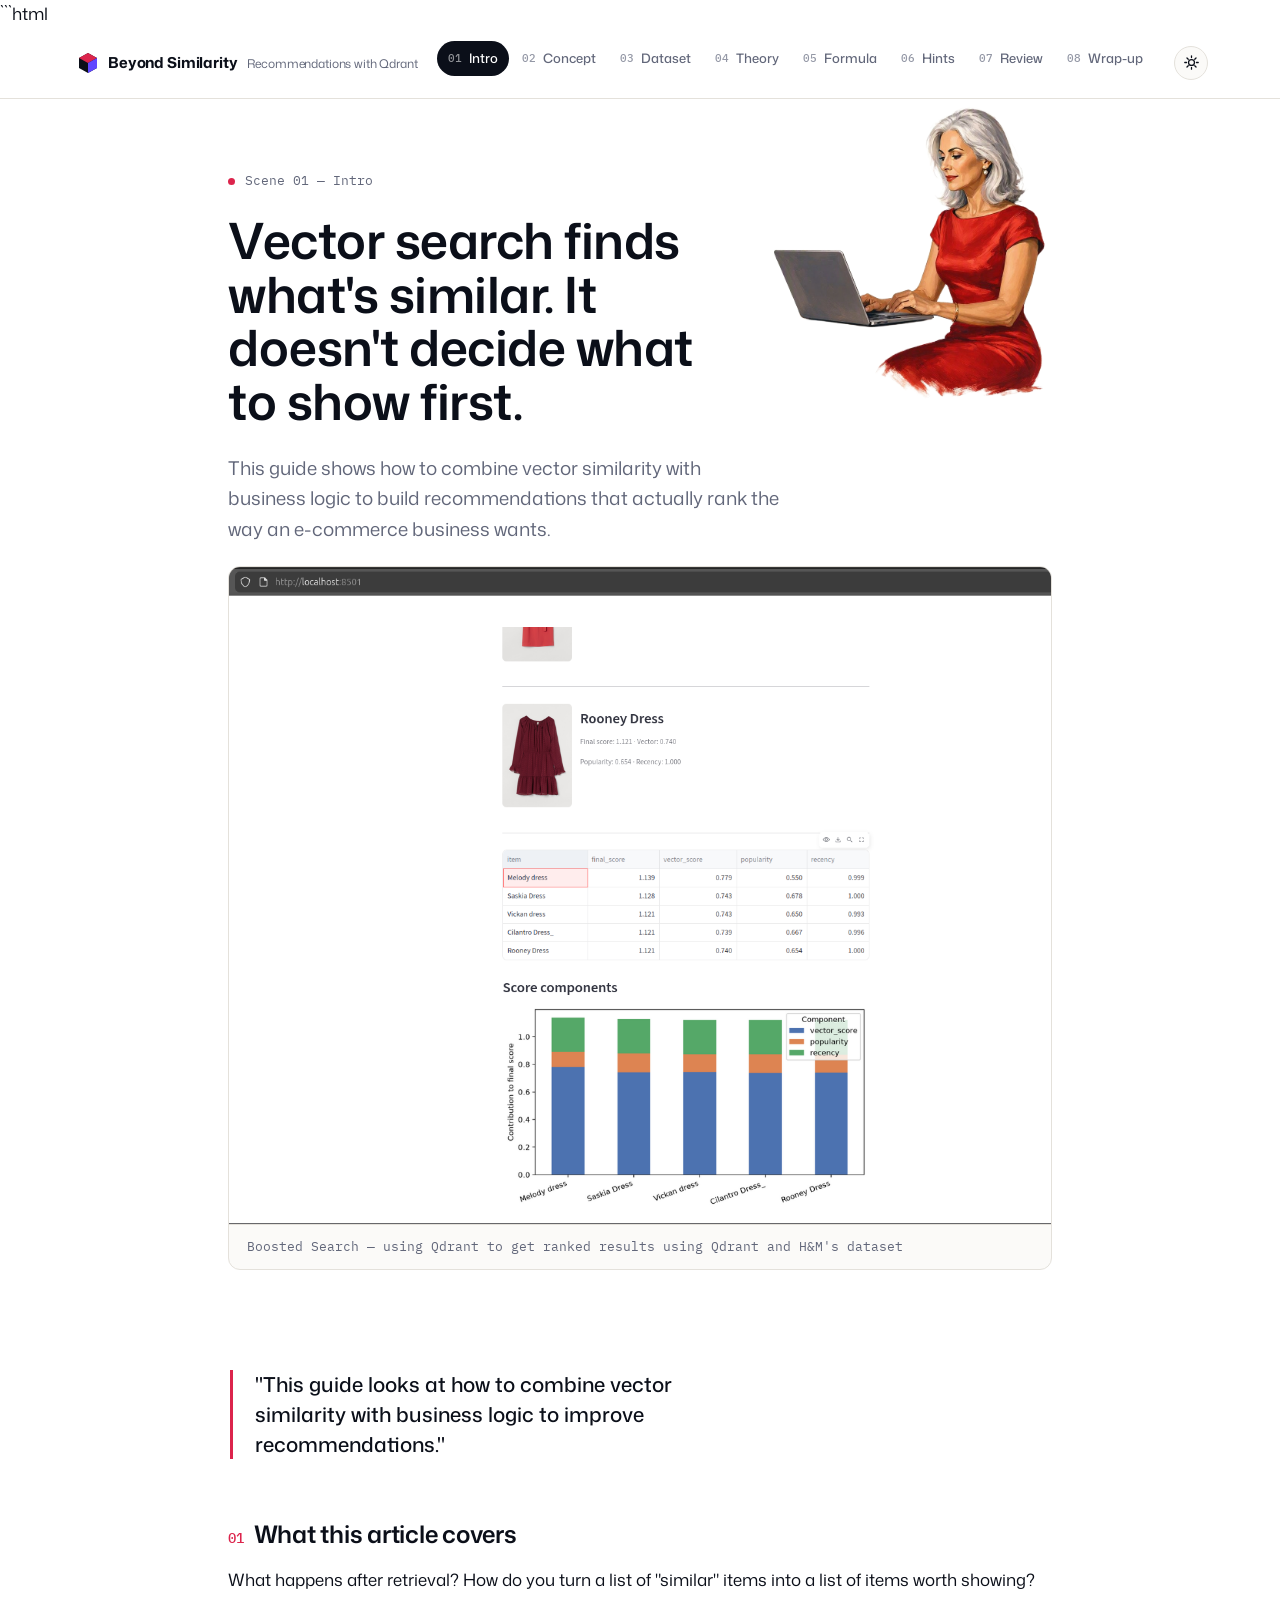
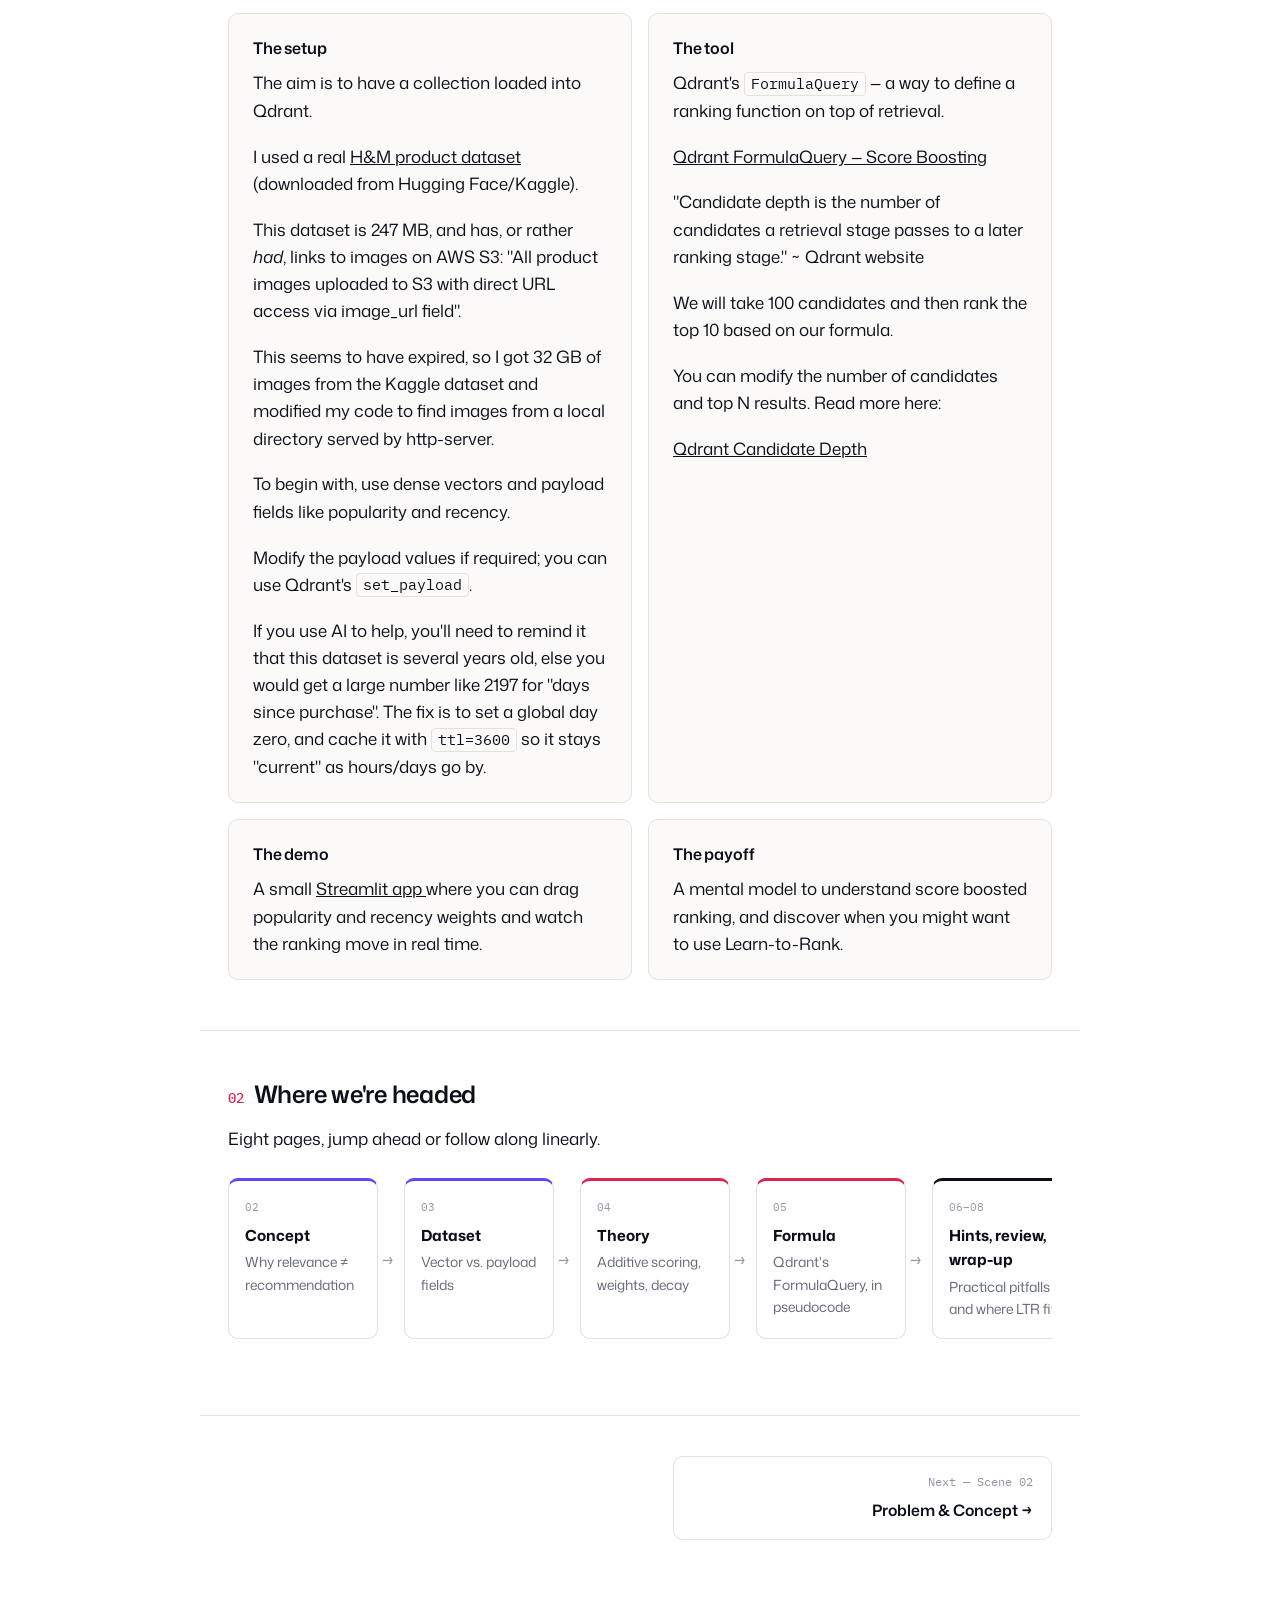
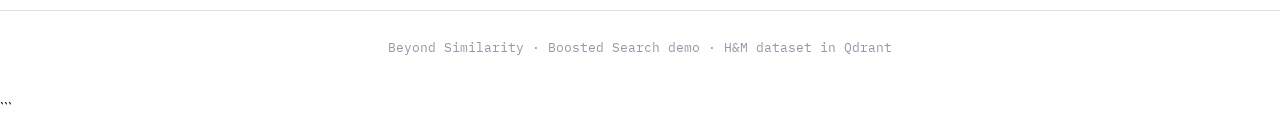
==== commit dc2503fd: "add note about candidates in index page" ====
--- a/index.html
+++ b/index.html
@@ -1,201 +1,465 @@
+```html
 <!doctype html>
 <html lang="en">
+
 <head>
-<meta charset="utf-8">
-<script>
-(function(){
-  var t = localStorage.getItem('theme');
-  if(!t){ t = window.matchMedia('(prefers-color-scheme: dark)').matches ? 'dark' : 'light'; }
-  document.documentElement.setAttribute('data-theme', t);
-})();
-</script>
-<meta name="viewport" content="width=device-width, initial-scale=1">
-<title>Beyond Similarity — E-commerce Recommendations with Qdrant</title>
-<link rel="stylesheet" href="style.css">
-<style>
-  /* Scene 01 hero: title/copy on the left, lady.png floated to the right,
-     overlapping the text column like the mockup. Tweak freely to match
-     whatever spacing style.css otherwise expects. */
-  .scene-head--split {
-    position: relative;
-  }
-  .scene-head-text {
-    max-width: 640px;
-  }
-  .scene-head-lady {
-    position: absolute;
-    top: 0;
-    right: 0;
-    width: 360px;
-    max-width: 42%;
-    height: auto;
-    z-index: 2;
-    pointer-events: none;
-  }
-  @media (max-width: 900px) {
+  <meta charset="utf-8">
+
+  <script>
+    (function () {
+      var t = localStorage.getItem('theme');
+
+      if (!t) {
+        t = window.matchMedia('(prefers-color-scheme: dark)').matches
+          ? 'dark'
+          : 'light';
+      }
+
+      document.documentElement.setAttribute('data-theme', t);
+    })();
+  </script>
+
+  <meta name="viewport" content="width=device-width, initial-scale=1">
+
+  <title>Beyond Similarity — E-commerce Recommendations with Qdrant</title>
+
+  <link rel="stylesheet" href="style.css">
+
+  <style>
+    /* Scene 01 hero: title/copy on the left, lady.png floated to the right,
+       overlapping the text column like the mockup. Tweak freely to match
+       whatever spacing style.css otherwise expects. */
+
+    .scene-head--split {
+      position: relative;
+    }
+
+    .scene-head-text {
+      max-width: 640px;
+    }
+
     .scene-head-lady {
-      position: static;
-      display: block;
-      width: 220px;
-      max-width: 70%;
-      margin: 1.5rem auto 0;
+      position: absolute;
+      top: 0;
+      right: 0;
+      width: 360px;
+      max-width: 42%;
+      height: auto;
+      z-index: 2;
+      pointer-events: none;
     }
-    .scene-head-text {
-      max-width: none;
+
+    @media (max-width: 900px) {
+      .scene-head-lady {
+        position: static;
+        display: block;
+        width: 220px;
+        max-width: 70%;
+        margin: 1.5rem auto 0;
+      }
+
+      .scene-head-text {
+        max-width: none;
+      }
     }
-  }
-</style>
+  </style>
 </head>
+
 <body>
-<a class="skip-link" href="#main">Skip to content</a>
-
-<header class="topnav">
-  <div class="topnav-inner">
-    <a class="brand" href="index.html">
-      <svg class="brand-mark" viewBox="0 0 20 20" fill="none" xmlns="http://www.w3.org/2000/svg">
-        <path d="M10 0L19 5V15L10 20L1 15V5L10 0Z" fill="#0B0F19"/>
-        <path d="M10 0L19 5L10 10L1 5L10 0Z" fill="#DC244C"/>
-        <path d="M10 10L19 5V15L10 20V10Z" fill="#6047FF"/>
-      </svg>
-      Beyond Similarity
-      <small>Recommendations with Qdrant</small>
+
+  <a class="skip-link" href="#main">Skip to content</a>
+
+  <header class="topnav">
+    <div class="topnav-inner">
+
+      <a class="brand" href="index.html">
+
+        <svg
+          class="brand-mark"
+          viewBox="0 0 20 20"
+          fill="none"
+          xmlns="http://www.w3.org/2000/svg"
+        >
+          <path
+            d="M10 0L19 5V15L10 20L1 15V5L10 0Z"
+            fill="#0B0F19"
+          />
+          <path
+            d="M10 0L19 5L10 10L1 5L10 0Z"
+            fill="#DC244C"
+          />
+          <path
+            d="M10 10L19 5V15L10 20V10Z"
+            fill="#6047FF"
+          />
+        </svg>
+
+        Beyond Similarity
+        <small>Recommendations with Qdrant</small>
+
+      </a>
+
+      <nav aria-label="Scenes">
+        <ul class="scenes">
+
+          <li>
+            <a href="index.html" class="active">
+              <span class="n">01</span>Intro
+            </a>
+          </li>
+
+          <li>
+            <a href="problem.html">
+              <span class="n">02</span>Concept
+            </a>
+          </li>
+
+          <li>
+            <a href="dataset.html">
+              <span class="n">03</span>Dataset
+            </a>
+          </li>
+
+          <li>
+            <a href="theory.html">
+              <span class="n">04</span>Theory
+            </a>
+          </li>
+
+          <li>
+            <a href="pseudocode.html">
+              <span class="n">05</span>Formula
+            </a>
+          </li>
+
+          <li>
+            <a href="hints.html">
+              <span class="n">06</span>Hints
+            </a>
+          </li>
+
+          <li>
+            <a href="review.html">
+              <span class="n">07</span>Review
+            </a>
+          </li>
+
+          <li>
+            <a href="conclusion.html">
+              <span class="n">08</span>Wrap-up
+            </a>
+          </li>
+
+        </ul>
+      </nav>
+
+      <button
+        id="theme-toggle"
+        class="theme-toggle"
+        type="button"
+        aria-label="Toggle dark mode"
+        aria-pressed="false"
+      >
+
+        <svg
+          class="icon-sun"
+          viewBox="0 0 24 24"
+          fill="none"
+          xmlns="http://www.w3.org/2000/svg"
+          aria-hidden="true"
+        >
+          <circle
+            cx="12"
+            cy="12"
+            r="4.2"
+            stroke="currentColor"
+            stroke-width="1.8"
+          />
+          <path
+            d="M12 2.5V5M12 19V21.5M21.5 12H19M5 12H2.5M18.4 5.6L16.6 7.4M7.4 16.6L5.6 18.4M18.4 18.4L16.6 16.6M7.4 7.4L5.6 5.6"
+            stroke="currentColor"
+            stroke-width="1.8"
+            stroke-linecap="round"
+          />
+        </svg>
+
+        <svg
+          class="icon-moon"
+          viewBox="0 0 24 24"
+          fill="none"
+          xmlns="http://www.w3.org/2000/svg"
+          aria-hidden="true"
+        >
+          <path
+            d="M20.5 14.5A8.5 8.5 0 1 1 9.5 3.2a7 7 0 0 0 11 11.3Z"
+            stroke="currentColor"
+            stroke-width="1.8"
+            stroke-linejoin="round"
+          />
+        </svg>
+
+      </button>
+
+    </div>
+  </header>
+
+  <main id="main">
+
+    <div class="scene-head scene-head--split">
+
+      <div class="scene-head-text">
+
+        <div class="scene-tag">
+          <span class="dot"></span>
+          Scene 01 — Intro
+        </div>
+
+        <h1>
+          Vector search finds what's similar. It doesn't decide what to show first.
+        </h1>
+
+        <p class="scene-dek">
+          This guide shows how to combine vector similarity with business logic
+          to build recommendations that actually rank the way an e-commerce
+          business wants.
+        </p>
+
+      </div>
+
+      <img
+        class="scene-head-lady"
+        src="img/lady.png"
+        alt="Illustration of a woman in a red dress working on a laptop."
+      >
+
+      <figure class="shot">
+
+        <img
+          src="img/search_results.png"
+          alt="Boosted Search results: a ranked list of dresses with final_score, vector_score, popularity and recency, plus a stacked bar chart of score components per item."
+        >
+
+        <figcaption>
+          Boosted Search — using Qdrant to get ranked results using Qdrant and H&amp;M's dataset
+        </figcaption>
+
+      </figure>
+
+    </div>
+
+    <div class="vo">
+
+      <div class="vo-inner">
+
+        <div class="vo-label"></div>
+
+        <p>
+          "This guide looks at how to combine vector similarity with business
+          logic to improve recommendations."
+        </p>
+
+      </div>
+
+    </div>
+
+    <section class="section">
+
+      <h2>
+        <span class="idx">01</span>What this article covers
+      </h2>
+
+      <p class="lede">
+        What happens after retrieval? How do you turn a list of "similar"
+        items into a list of items worth showing?
+      </p>
+
+      <div class="card-grid">
+
+        <div class="card">
+
+          <h3>The setup</h3>
+
+          <p>
+            The aim is to have a collection loaded into Qdrant.
+          </p>
+
+          <p>
+            I used a real
+            <a href="https://huggingface.co/datasets/Qdrant/hm_ecommerce_products">
+              H&amp;M product dataset
+            </a>
+            (downloaded from Hugging Face/Kaggle).
+          </p>
+
+          <p>
+            This dataset is 247 MB, and has, or rather <i>had</i>, links to
+            images on AWS S3: "All product images uploaded to S3 with direct
+            URL access via image_url field".
+          </p>
+
+          <p>
+            This seems to have expired, so I got 32 GB of images from the
+            Kaggle dataset and modified my code to find images from a local
+            directory served by http-server.
+          </p>
+
+          <p>
+            To begin with, use dense vectors and payload fields like
+            popularity and recency.
+          </p>
+
+          <p>
+            Modify the payload values if required; you can use Qdrant's
+            <code>set_payload</code>.
+          </p>
+
+          <p>
+            If you use AI to help, you'll need to remind it that this dataset
+            is several years old, else you would get a large number like 2197
+            for "days since purchase". The fix is to set a global day zero,
+            and cache it with <code>ttl=3600</code> so it stays "current" as
+            hours/days go by.
+          </p>
+
+        </div>
+
+        <div class="card">
+
+          <h3>The tool</h3>
+
+          <p>
+            Qdrant's <code>FormulaQuery</code> — a way to define a ranking
+            function on top of retrieval.
+          </p>
+
+          <p>
+            <a href="https://qdrant.tech/documentation/search/search-relevance/#score-boosting">
+              Qdrant FormulaQuery — Score Boosting
+            </a>
+          </p>
+
+          <p>
+            "Candidate depth is the number of candidates a retrieval stage
+            passes to a later ranking stage." ~ Qdrant website
+          </p>
+
+          <p>
+            We will take 100 candidates and then rank the top 10 based on our
+            formula.
+          </p>
+
+          <p>
+            You can modify the number of candidates and top N results. Read
+            more here:
+          </p>
+
+          <p>
+            <a href="https://qdrant.tech/documentation/search-tuning/candidate-depth/">
+              Qdrant Candidate Depth
+            </a>
+          </p>
+
+        </div>
+
+        <div class="card">
+
+          <h3>The demo</h3>
+
+          <p>
+            A small
+            <a
+              href="https://github.com/RGGH/qdrant-boosted-search"
+              target="_blank"
+              rel="noopener noreferrer"
+            >
+              Streamlit app
+            </a>
+            where you can drag popularity and recency weights and watch the
+            ranking move in real time.
+          </p>
+
+        </div>
+
+        <div class="card">
+
+          <h3>The payoff</h3>
+
+          <p>
+            A mental model to understand score boosted ranking, and discover
+            when you might want to use Learn-to-Rank.
+          </p>
+
+        </div>
+
+      </div>
+
+    </section>
+
+    <section class="section">
+
+      <h2>
+        <span class="idx">02</span>Where we're headed
+      </h2>
+
+      <p>
+        Eight pages, jump ahead or follow along linearly.
+      </p>
+
+      <div class="flow">
+
+        <div class="flow-step accent-v">
+          <span class="k">02</span>
+          <strong>Concept</strong>
+          <span class="d">Why relevance ≠ recommendation</span>
+        </div>
+
+        <div class="flow-step accent-v">
+          <span class="k">03</span>
+          <strong>Dataset</strong>
+          <span class="d">Vector vs. payload fields</span>
+        </div>
+
+        <div class="flow-step accent-p">
+          <span class="k">04</span>
+          <strong>Theory</strong>
+          <span class="d">Additive scoring, weights, decay</span>
+        </div>
+
+        <div class="flow-step accent-p">
+          <span class="k">05</span>
+          <strong>Formula</strong>
+          <span class="d">Qdrant's FormulaQuery, in pseudocode</span>
+        </div>
+
+        <div class="flow-step accent-k">
+          <span class="k">06–08</span>
+          <strong>Hints, review, wrap-up</strong>
+          <span class="d">Practical pitfalls and where LTR fits</span>
+        </div>
+
+      </div>
+
+    </section>
+
+  </main>
+
+  <div class="pagenav">
+
+    <span class="stub"></span>
+
+    <a class="next" href="problem.html">
+      <span class="lbl">Next — Scene 02</span>
+      <span class="ttl">Problem &amp; Concept →</span>
     </a>
-    <nav aria-label="Scenes">
-      <ul class="scenes">
-        <li><a href="index.html" class="active"><span class="n">01</span>Intro</a></li>
-        <li><a href="problem.html"><span class="n">02</span>Concept</a></li>
-        <li><a href="dataset.html"><span class="n">03</span>Dataset</a></li>
-        <li><a href="theory.html"><span class="n">04</span>Theory</a></li>
-        <li><a href="pseudocode.html"><span class="n">05</span>Formula</a></li>
-        <li><a href="hints.html"><span class="n">06</span>Hints</a></li>
-        <li><a href="review.html"><span class="n">07</span>Review</a></li>
-        <li><a href="conclusion.html"><span class="n">08</span>Wrap-up</a></li>
-      </ul>
-    </nav>
-    <button id="theme-toggle" class="theme-toggle" type="button" aria-label="Toggle dark mode" aria-pressed="false">
-      <svg class="icon-sun" viewBox="0 0 24 24" fill="none" xmlns="http://www.w3.org/2000/svg" aria-hidden="true">
-        <circle cx="12" cy="12" r="4.2" stroke="currentColor" stroke-width="1.8"/>
-        <path d="M12 2.5V5M12 19V21.5M21.5 12H19M5 12H2.5M18.4 5.6L16.6 7.4M7.4 16.6L5.6 18.4M18.4 18.4L16.6 16.6M7.4 7.4L5.6 5.6" stroke="currentColor" stroke-width="1.8" stroke-linecap="round"/>
-      </svg>
-      <svg class="icon-moon" viewBox="0 0 24 24" fill="none" xmlns="http://www.w3.org/2000/svg" aria-hidden="true">
-        <path d="M20.5 14.5A8.5 8.5 0 1 1 9.5 3.2a7 7 0 0 0 11 11.3Z" stroke="currentColor" stroke-width="1.8" stroke-linejoin="round"/>
-      </svg>
-    </button>
+
   </div>
-</header>
-
-<main id="main">
-
-  <div class="scene-head scene-head--split">
-    <div class="scene-head-text">
-      <div class="scene-tag"><span class="dot"></span>Scene 01 — Intro</div>
-      <h1>Vector search finds what's similar. It doesn't decide what to show first.</h1>
-      <p class="scene-dek">This guide shows how to combine vector similarity with business logic to build recommendations that actually rank the way an e-commerce business wants.</p>
-    </div>
-    <img class="scene-head-lady" src="img/lady.png" alt="Illustration of a woman in a red dress working on a laptop.">
-
-    <figure class="shot">
-      <img src="img/search_results.png" alt="Boosted Search results: a ranked list of dresses with final_score, vector_score, popularity and recency, plus a stacked bar chart of score components per item.">
-      <figcaption>Boosted Search — using Qdrant to get ranked results using Qdrant and H&M's dataset</figcaption>
-    </figure>
-  </div>
-
-  <div class="vo">
-    <div class="vo-inner">
-      <div class="vo-label"></div>
-      <p>"This guide looks at how to combine vector similarity with business logic to improve recommendations."</p>
-    </div>
-  </div>
-
-  <section class="section">
-    <h2><span class="idx">01</span>What this article covers</h2>
-    <p class="lede">What happens after retrieval? How do you turn a list of "similar" items into a list of items worth showing?</p>
-    <div class="card-grid">
-      <div class="card">
-        <h3>The setup</h3>
-        <p>The aim is to have a collection loaded into Qdrant.</p>
-        <p>I used a real <a href="https://huggingface.co/datasets/Qdrant/hm_ecommerce_products">H&amp;M product dataset</a> (downloaded from Hugging face/Kaggle).<br> This dataset is 247Mb, and has, or rather <i>had</i> links to images on AWS S3 : "All product images uploaded to S3 with direct URL access via image_url field". <p>This seems to have expired, so I got 32Gb images from the Kaggle dataset and modded my code to find images from local directory served by http-server.</p>
-         To begin with, use dense vectors and payload fields like popularity and recency.</p> 
-          Modify the payload values if required, you can use Qdrant's 'set_payload'</p>
-          <p>If you use AI to help, you'll need to remind it that this dataset is several years old, else you would get a large number like 2197 for "days since purchase" - the fix is to set a global day zero, and cache it, with ttl=3600 so it stays 'current' as hours/days go by.</p>
-      </div>
-      <div class="card">
-
-
-  <h3>The tool</h3>
-
-  <p>Qdrant's <code>FormulaQuery</code> — a way to define a ranking function on top of retrieval.</p>
-
-  <p><a href="https://qdrant.tech/documentation/search/search-relevance/#score-boosting">Qdrant FormulaQuery — Score Boosting</a></p>
-  <br>
-  <p>"Candidate depth is the number of candidates a retrieval stage passes to a later ranking stage." ~ Qdrant website</p>
-  <p>We will take 100 candidates and then rank the top 10 based on our formula.</p>
-  <p>You can modify the number of candidates and top N results, read more here:</p>
-  <p><a href=https://qdrant.tech/documentation/search-tuning/candidate-depth/</a></p>
-  
-</div>
-
-      <div class="card">
-        <h3>The demo</h3>
-	  <p>
-    A small
-    <a href="https://github.com/RGGH/qdrant-boosted-search" target="_blank" rel="noopener noreferrer">
-      Streamlit app
-    </a>where you can drag popularity and recency weights
-    and watch the ranking move in real time.
-  </p>
-      </div>
-      <div class="card">
-        <h3>The payoff</h3>
-        <p>A mental model to understand score boosted ranking, and discover when you might want to use Learn-to-Rank</p>
-      </div>
-    </div>
-  </section>
-
-  <section class="section">
-    <h2><span class="idx">02</span>Where we're headed</h2>
-    <p>Eight pages, jump ahead or follow along linearly.</p>
-    <div class="flow">
-      <div class="flow-step accent-v">
-        <span class="k">02</span>
-        <strong>Concept</strong>
-        <span class="d">Why relevance ≠ recommendation</span>
-      </div>
-      <div class="flow-step accent-v">
-        <span class="k">03</span>
-        <strong>Dataset</strong>
-        <span class="d">Vector vs. payload fields</span>
-      </div>
-      <div class="flow-step accent-p">
-        <span class="k">04</span>
-        <strong>Theory</strong>
-        <span class="d">Additive scoring, weights, decay</span>
-      </div>
-      <div class="flow-step accent-p">
-        <span class="k">05</span>
-        <strong>Formula</strong>
-        <span class="d">Qdrant's FormulaQuery, in pseudocode</span>
-      </div>
-      <div class="flow-step accent-k">
-        <span class="k">06–08</span>
-        <strong>Hints, review, wrap-up</strong>
-        <span class="d">Practical pitfalls and where LTR fits</span>
-      </div>
-    </div>
-  </section>
-
-</main>
-
-<div class="pagenav">
-  <span class="stub"></span>
-  <a class="next" href="problem.html">
-    <span class="lbl">Next — Scene 02</span>
-    <span class="ttl">Problem &amp; Concept →</span>
-  </a>
-</div>
-
-<footer class="sitefoot">Beyond Similarity · Boosted Search demo · H&amp;M dataset in Qdrant</footer>
-
-<script src="theme-toggle.js"></script>
+
+  <footer class="sitefoot">
+    Beyond Similarity · Boosted Search demo · H&amp;M dataset in Qdrant
+  </footer>
+
+  <script src="theme-toggle.js"></script>
+
 </body>
 </html>
+```
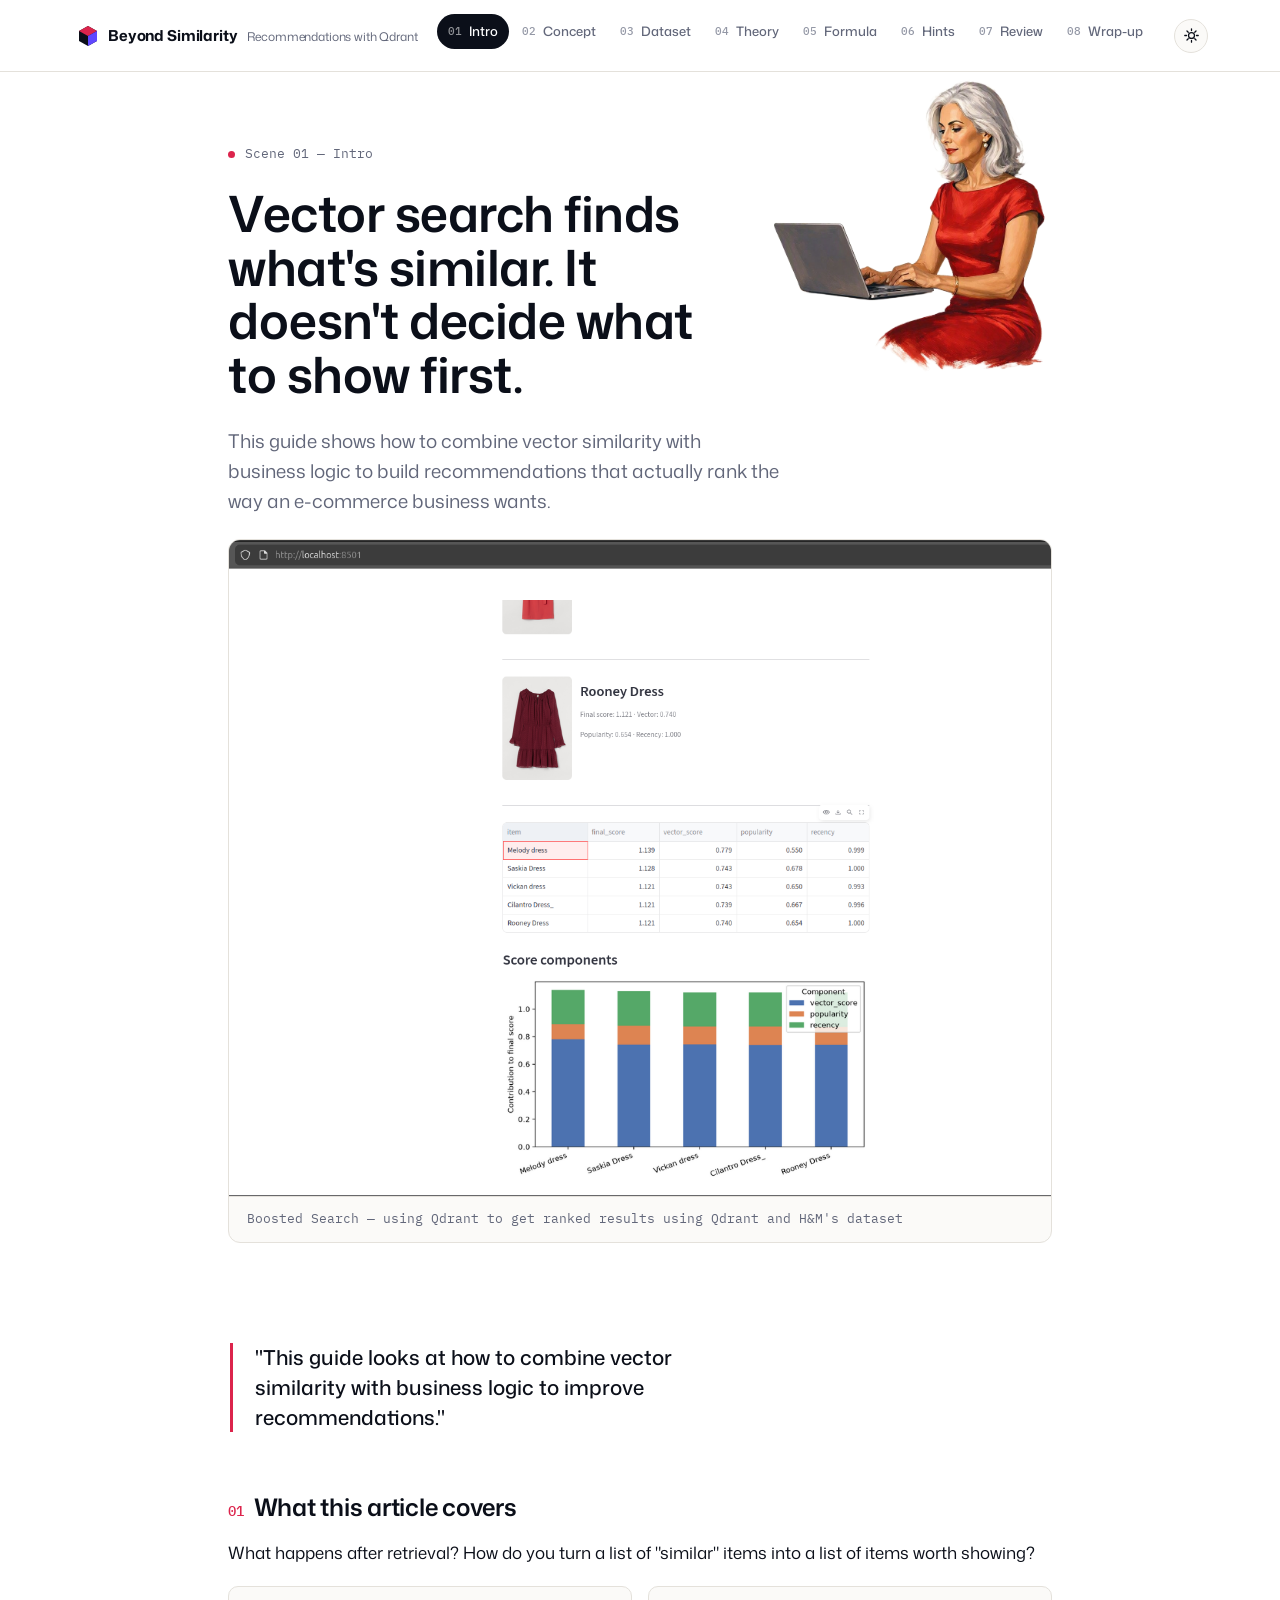
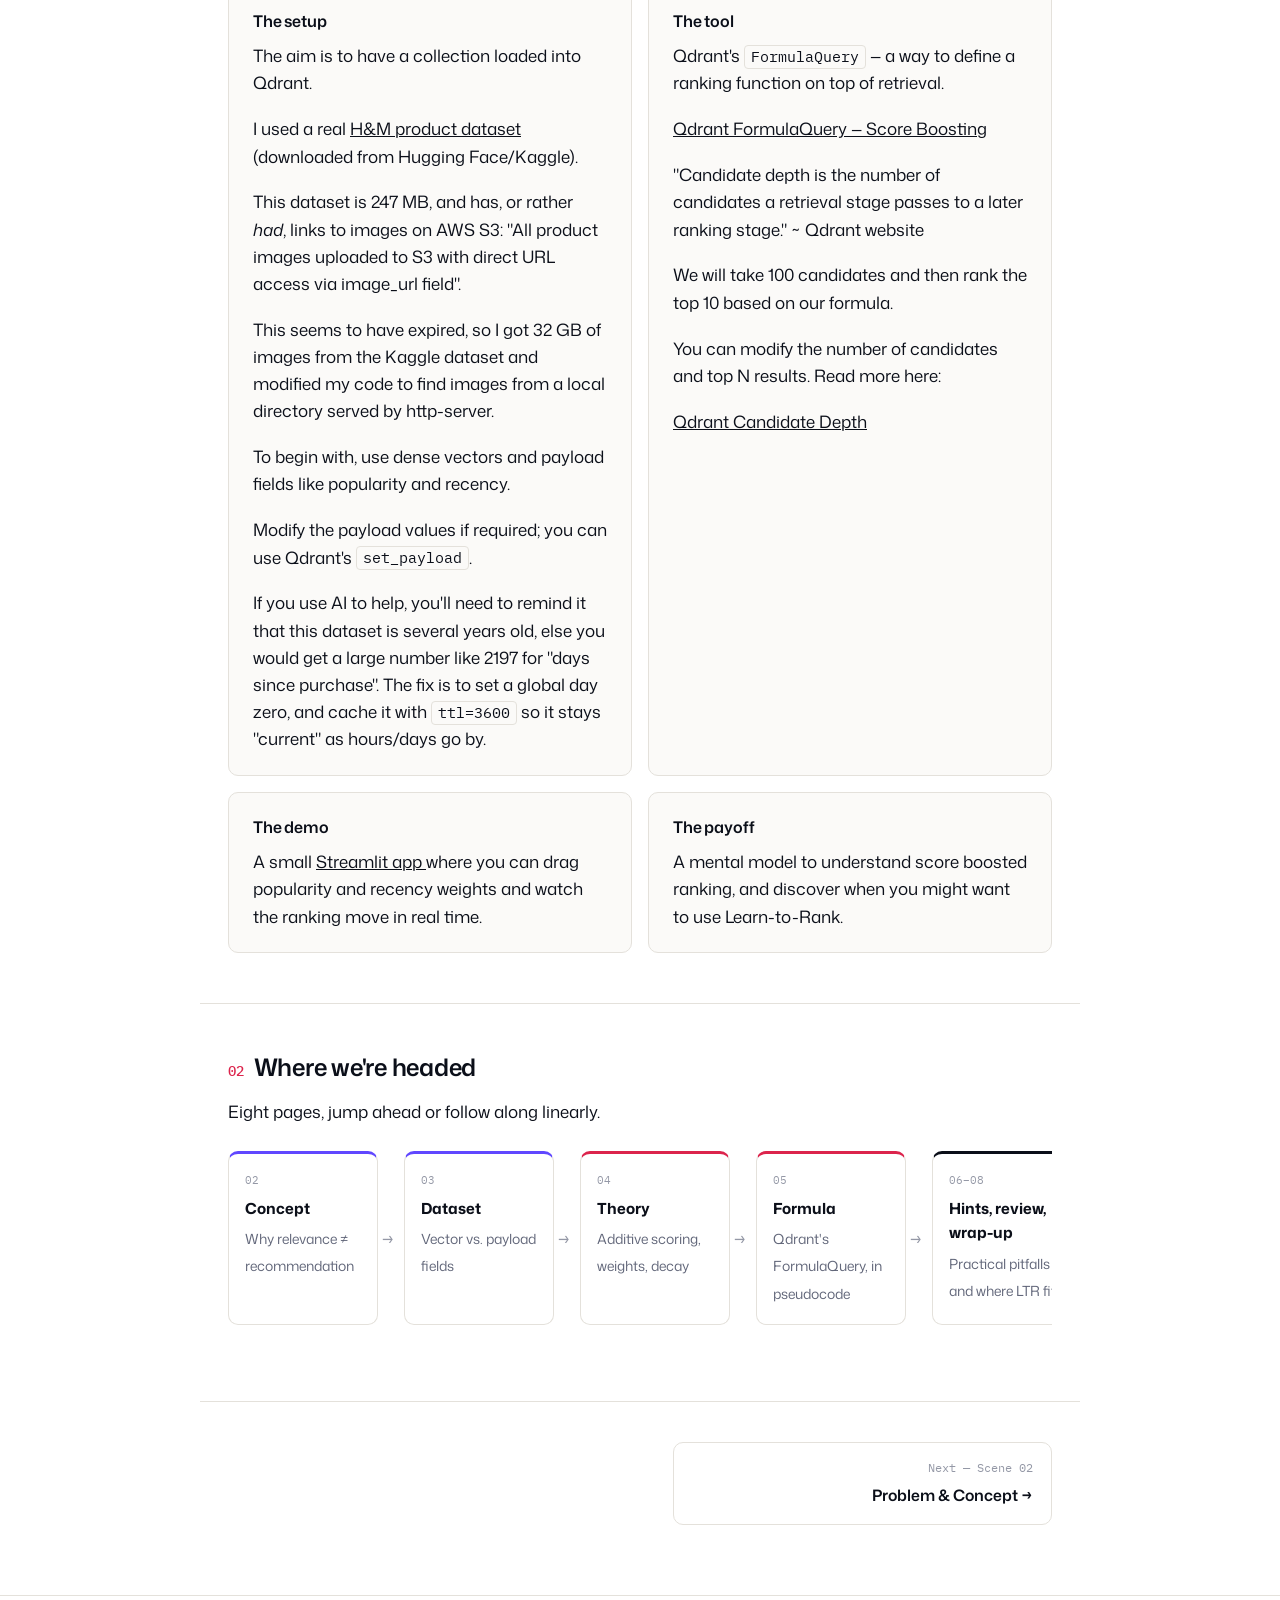
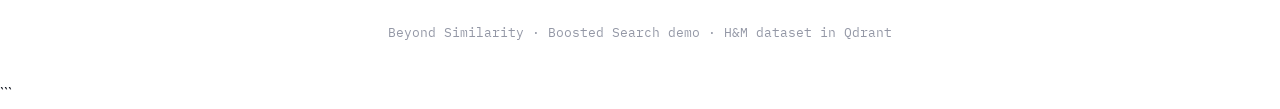
==== commit 17734960: "add note about candidates in index page" ====
--- a/index.html
+++ b/index.html
@@ -1,4 +1,3 @@
-```html
 <!doctype html>
 <html lang="en">
 
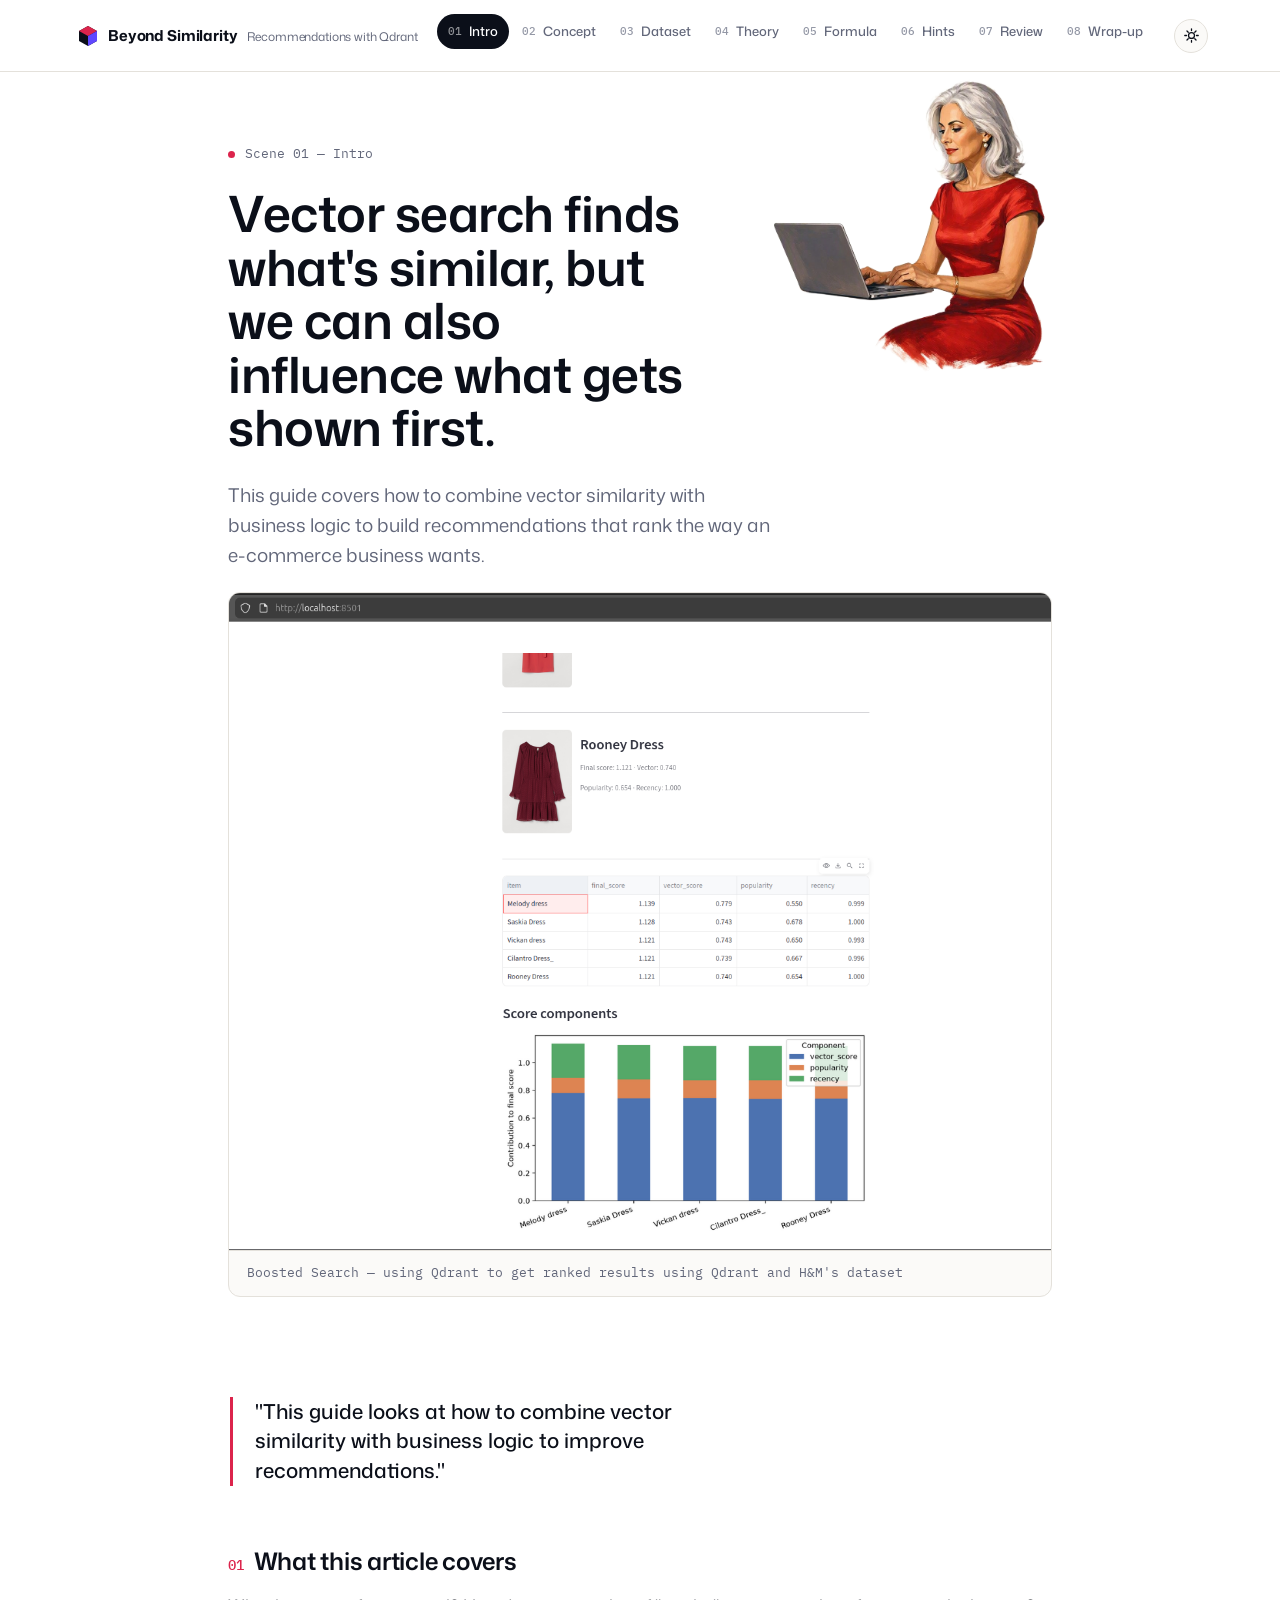
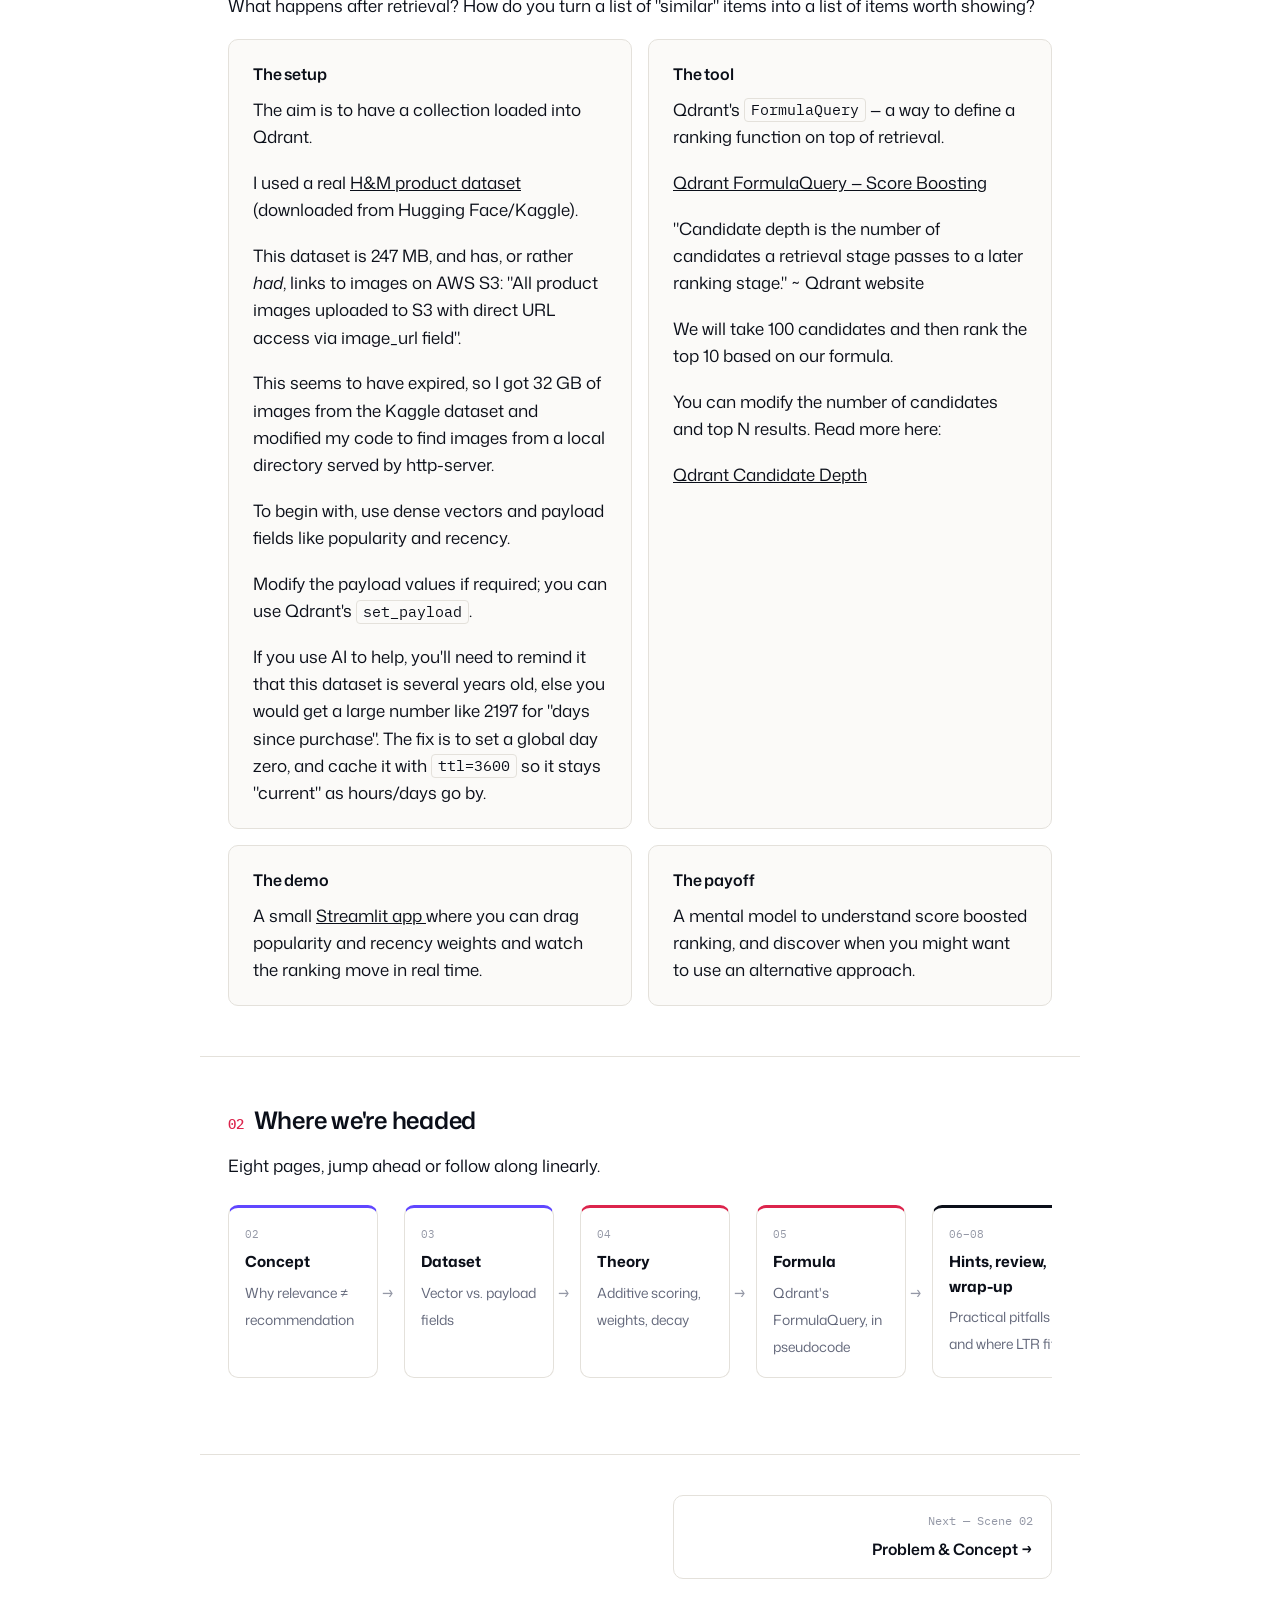
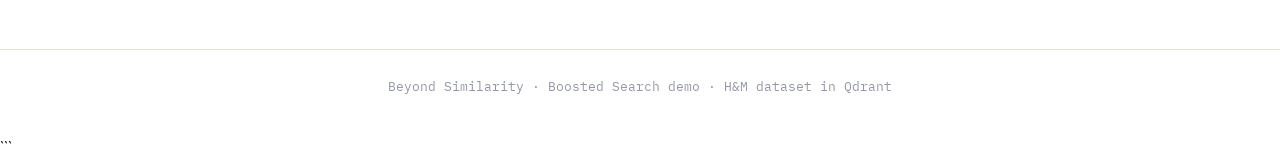
==== commit 7d7bc257: "tidy text" ====
--- a/index.html
+++ b/index.html
@@ -214,12 +214,12 @@
         </div>
 
         <h1>
-          Vector search finds what's similar. It doesn't decide what to show first.
+          Vector search finds what's similar, but we can also influence what gets shown first.
         </h1>
 
         <p class="scene-dek">
-          This guide shows how to combine vector similarity with business logic
-          to build recommendations that actually rank the way an e-commerce
+          This guide covers how to combine vector similarity with business logic
+          to build recommendations that rank the way an e-commerce
           business wants.
         </p>
 
@@ -385,7 +385,7 @@
 
           <p>
             A mental model to understand score boosted ranking, and discover
-            when you might want to use Learn-to-Rank.
+            when you might want to use an alternative approach.
           </p>
 
         </div>
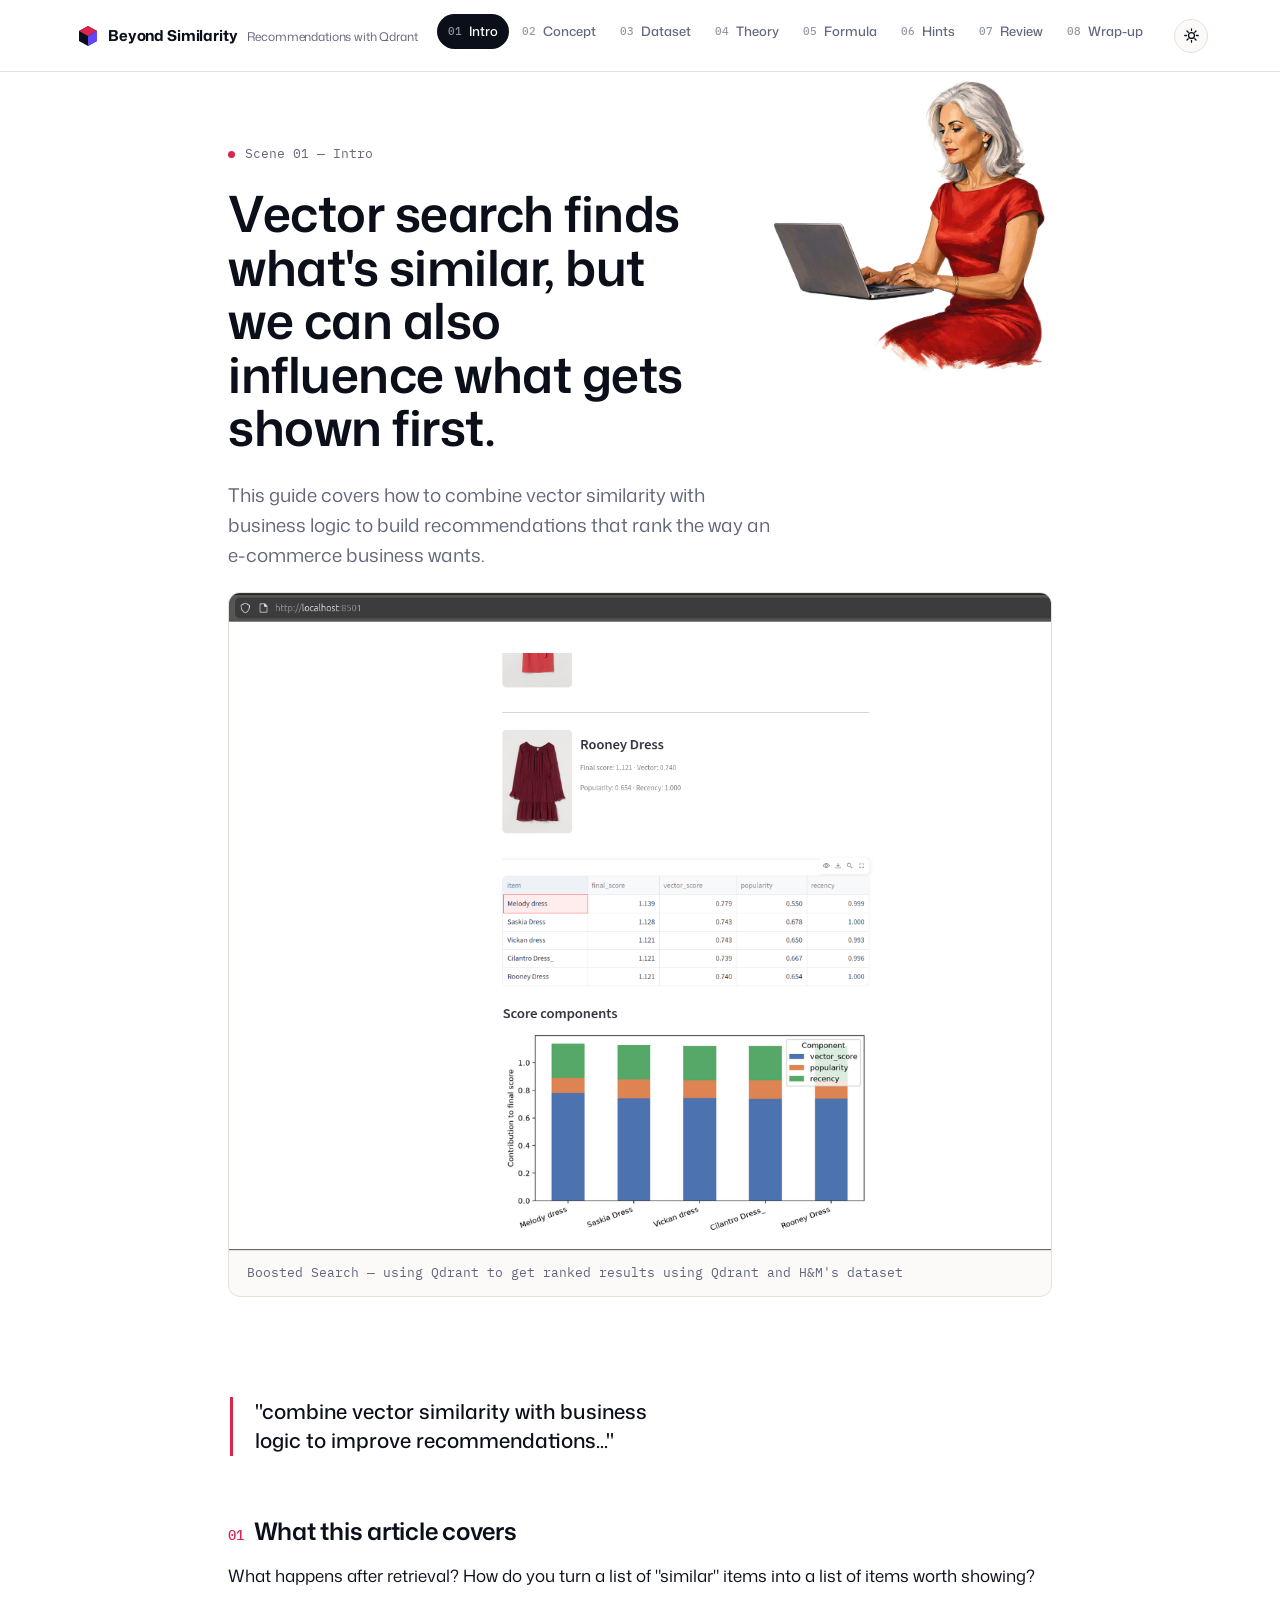
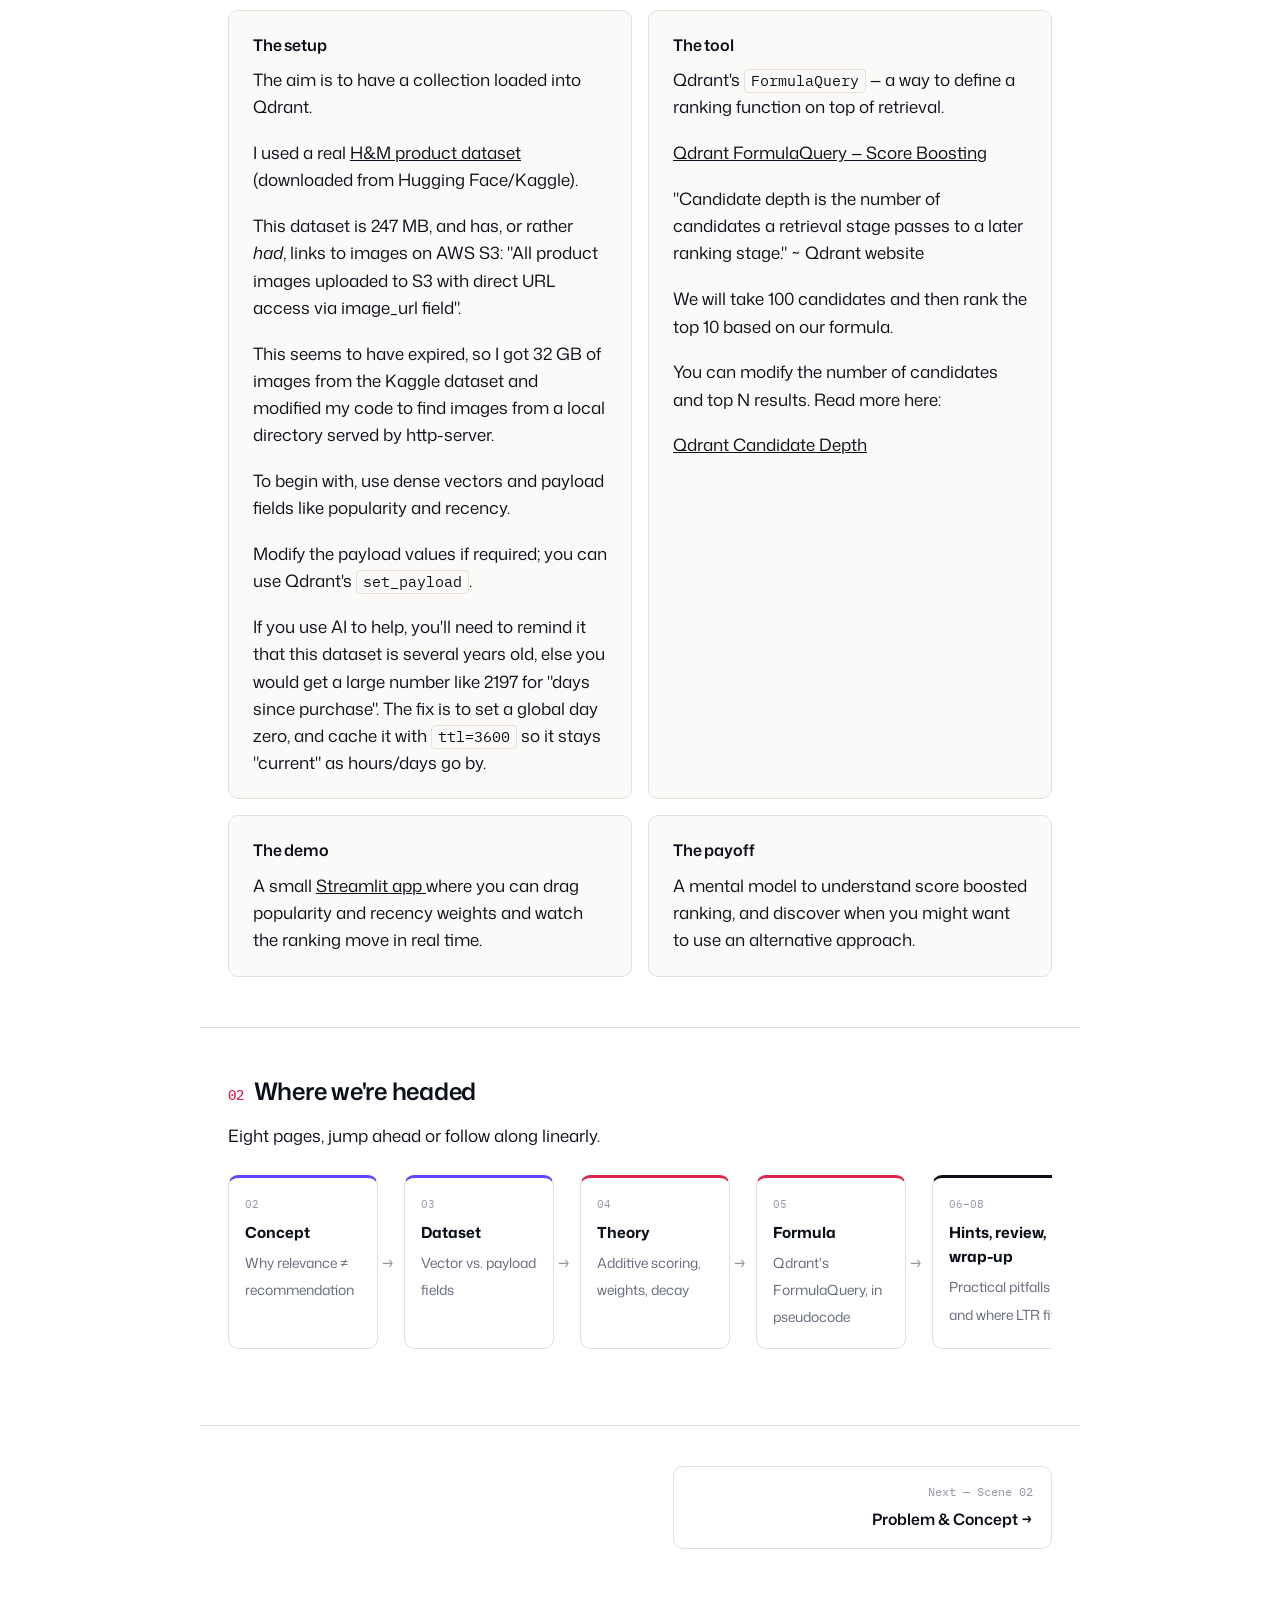
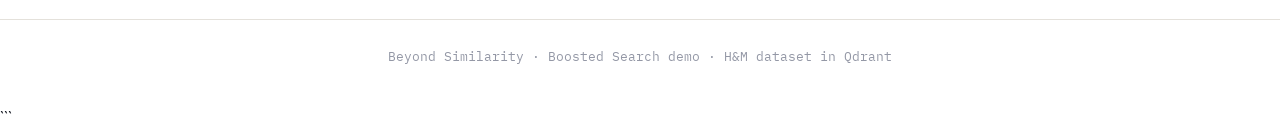
==== commit f240b298: "tidy text" ====
--- a/index.html
+++ b/index.html
@@ -253,8 +253,8 @@
         <div class="vo-label"></div>
 
         <p>
-          "This guide looks at how to combine vector similarity with business
-          logic to improve recommendations."
+          "combine vector similarity with business
+          logic to improve recommendations..."
         </p>
 
       </div>
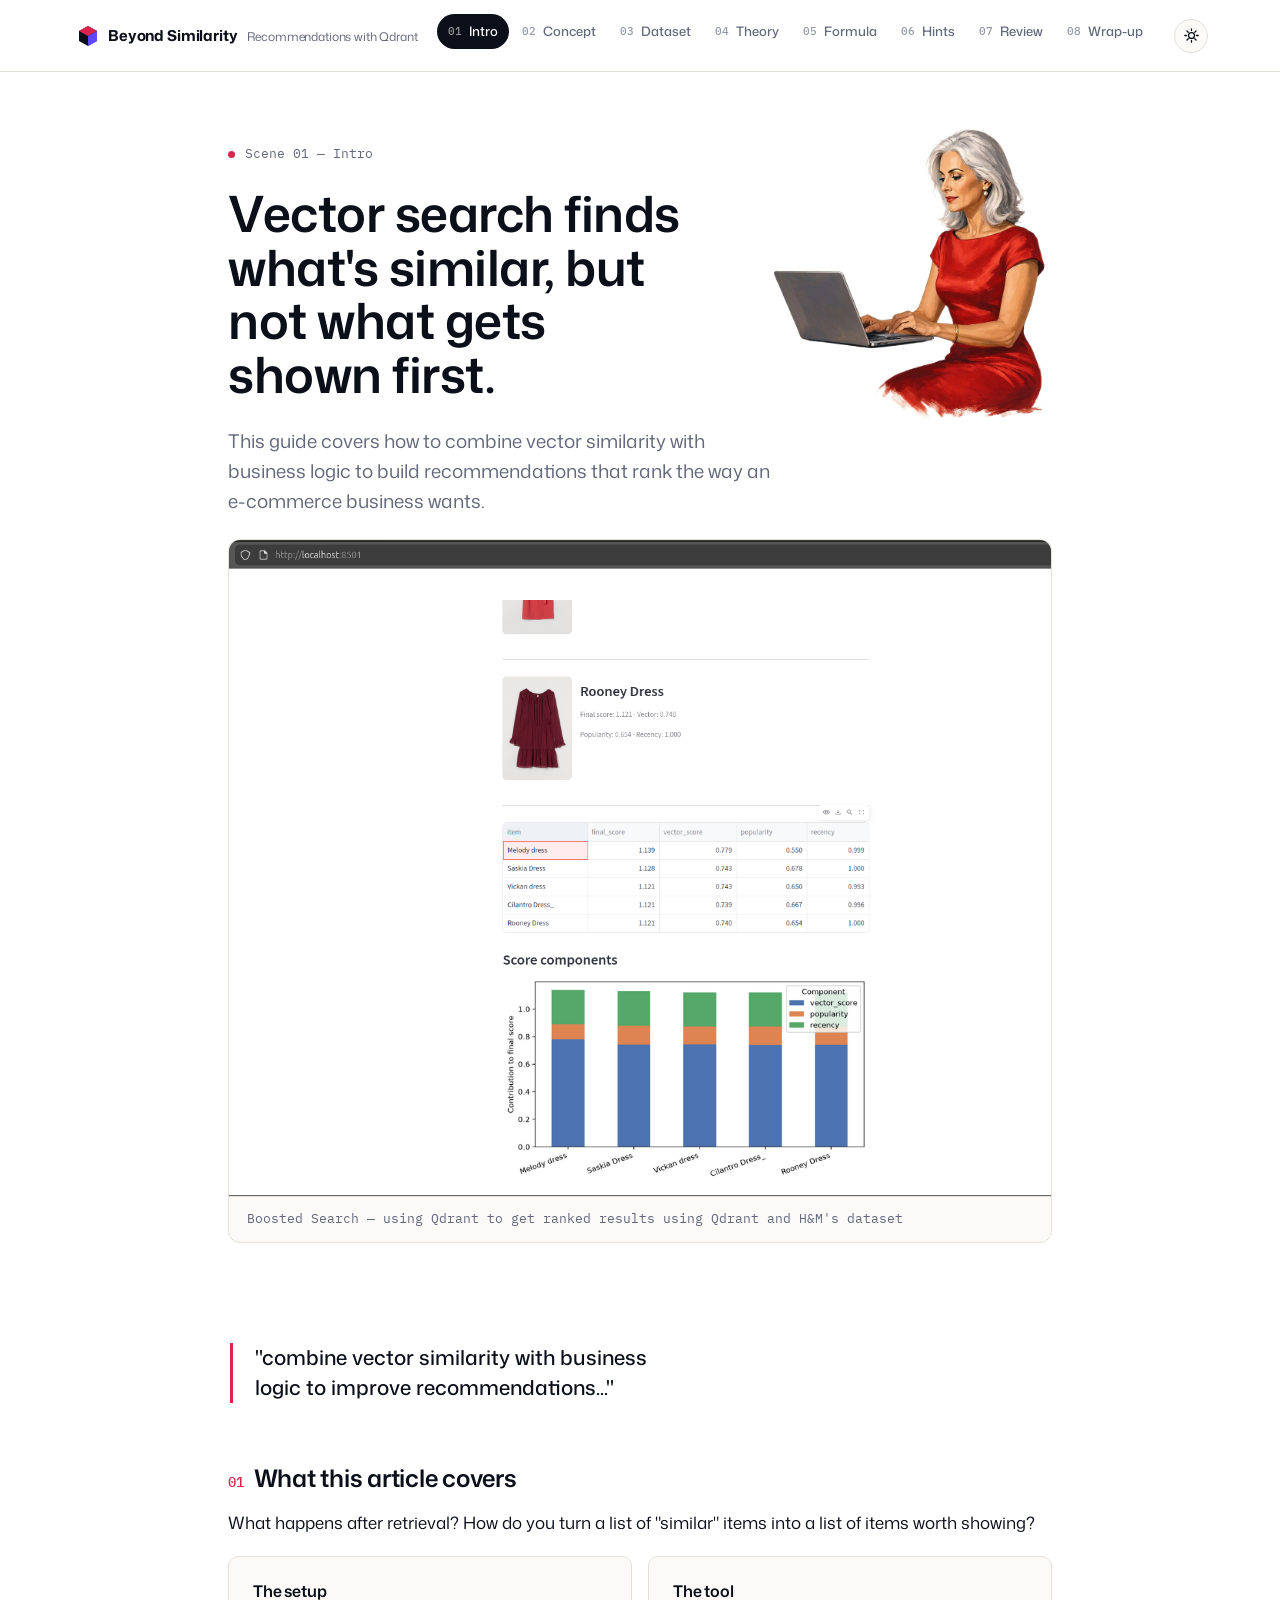
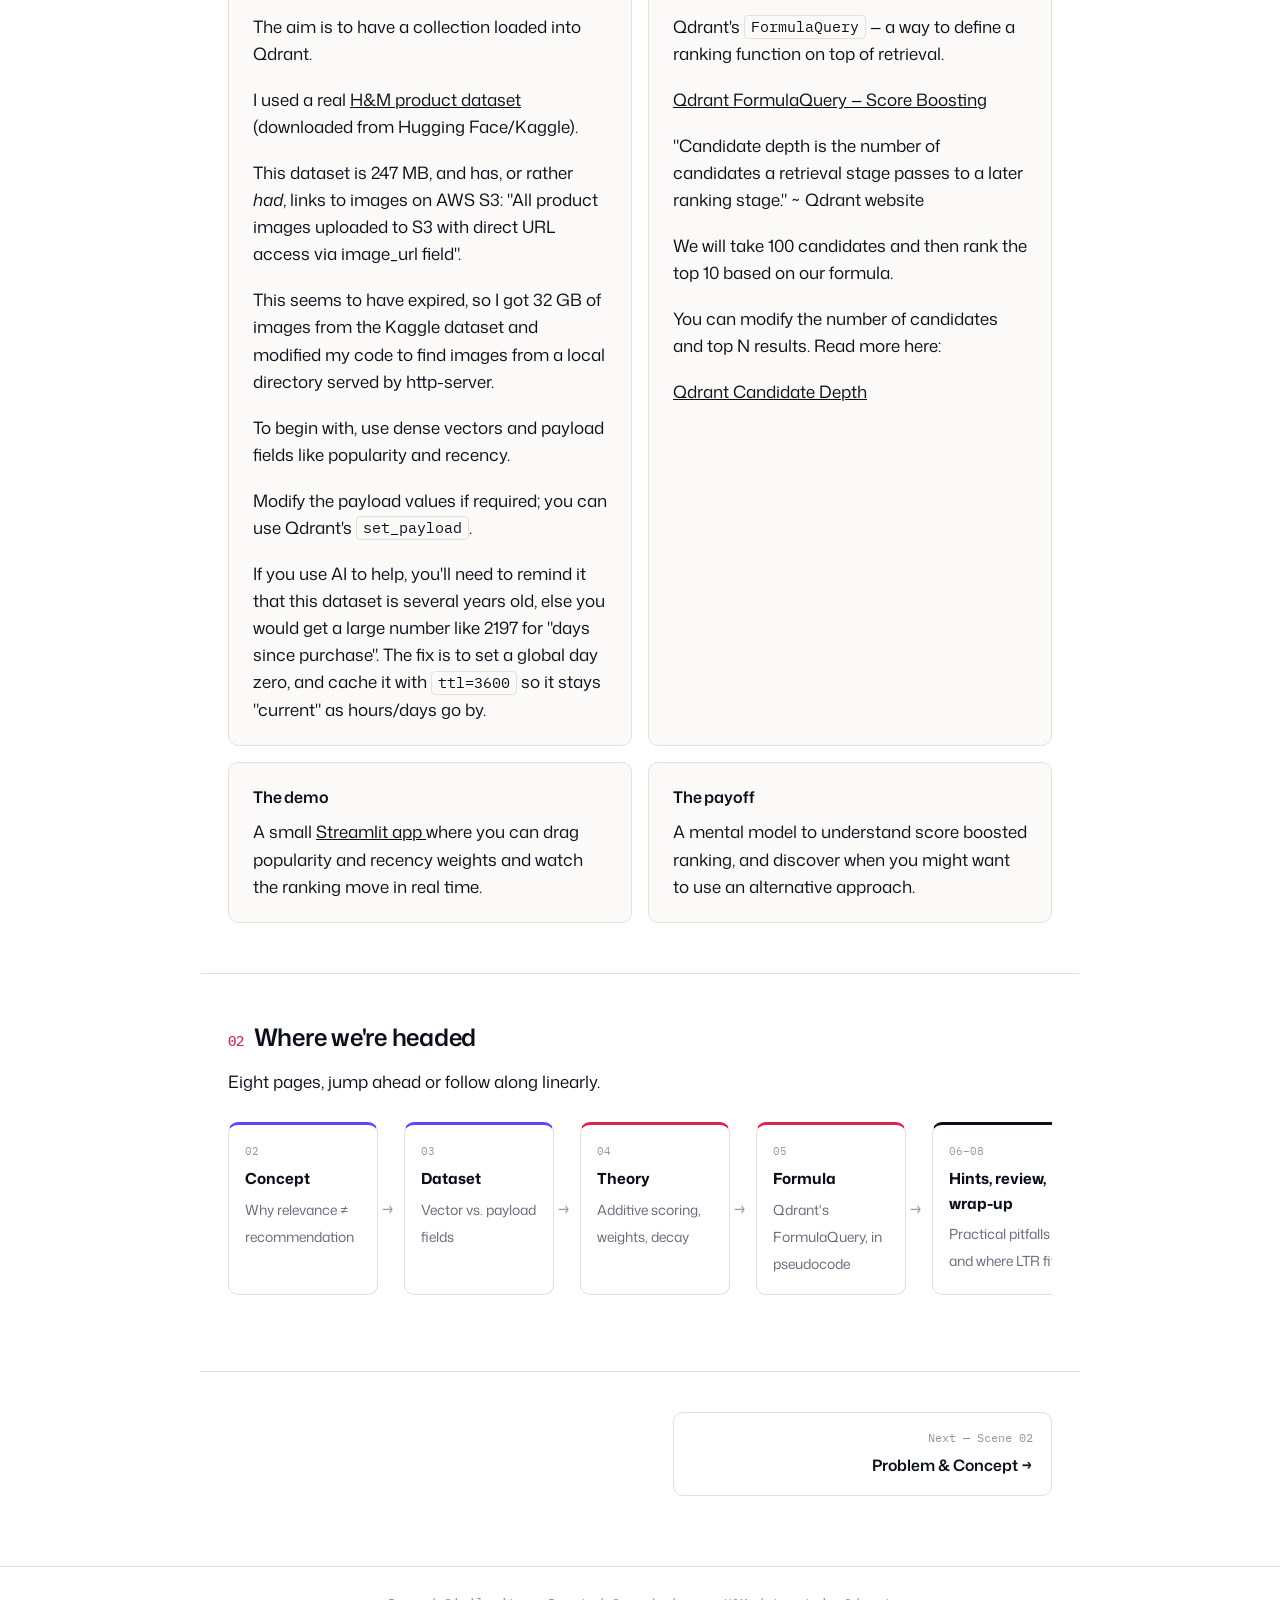
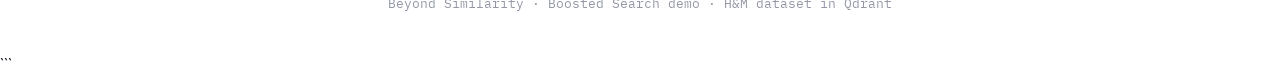
==== commit cfda5f1c: "tidy text" ====
--- a/index.html
+++ b/index.html
@@ -37,16 +37,16 @@
       max-width: 640px;
     }
 
-    .scene-head-lady {
-      position: absolute;
-      top: 0;
-      right: 0;
-      width: 360px;
-      max-width: 42%;
-      height: auto;
-      z-index: 2;
-      pointer-events: none;
-    }
+.scene-head-lady {
+  position: absolute;
+  top: 3rem;          /* was 0, lowers the image by ~2 lines */
+  right: 0;
+  width: 360px;
+  max-width: 42%;
+  height: auto;
+  z-index: 2;
+  pointer-events: none;
+}
 
     @media (max-width: 900px) {
       .scene-head-lady {
@@ -214,7 +214,7 @@
         </div>
 
         <h1>
-          Vector search finds what's similar, but we can also influence what gets shown first.
+          Vector search finds what's similar, but not what gets shown first.
         </h1>
 
         <p class="scene-dek">
